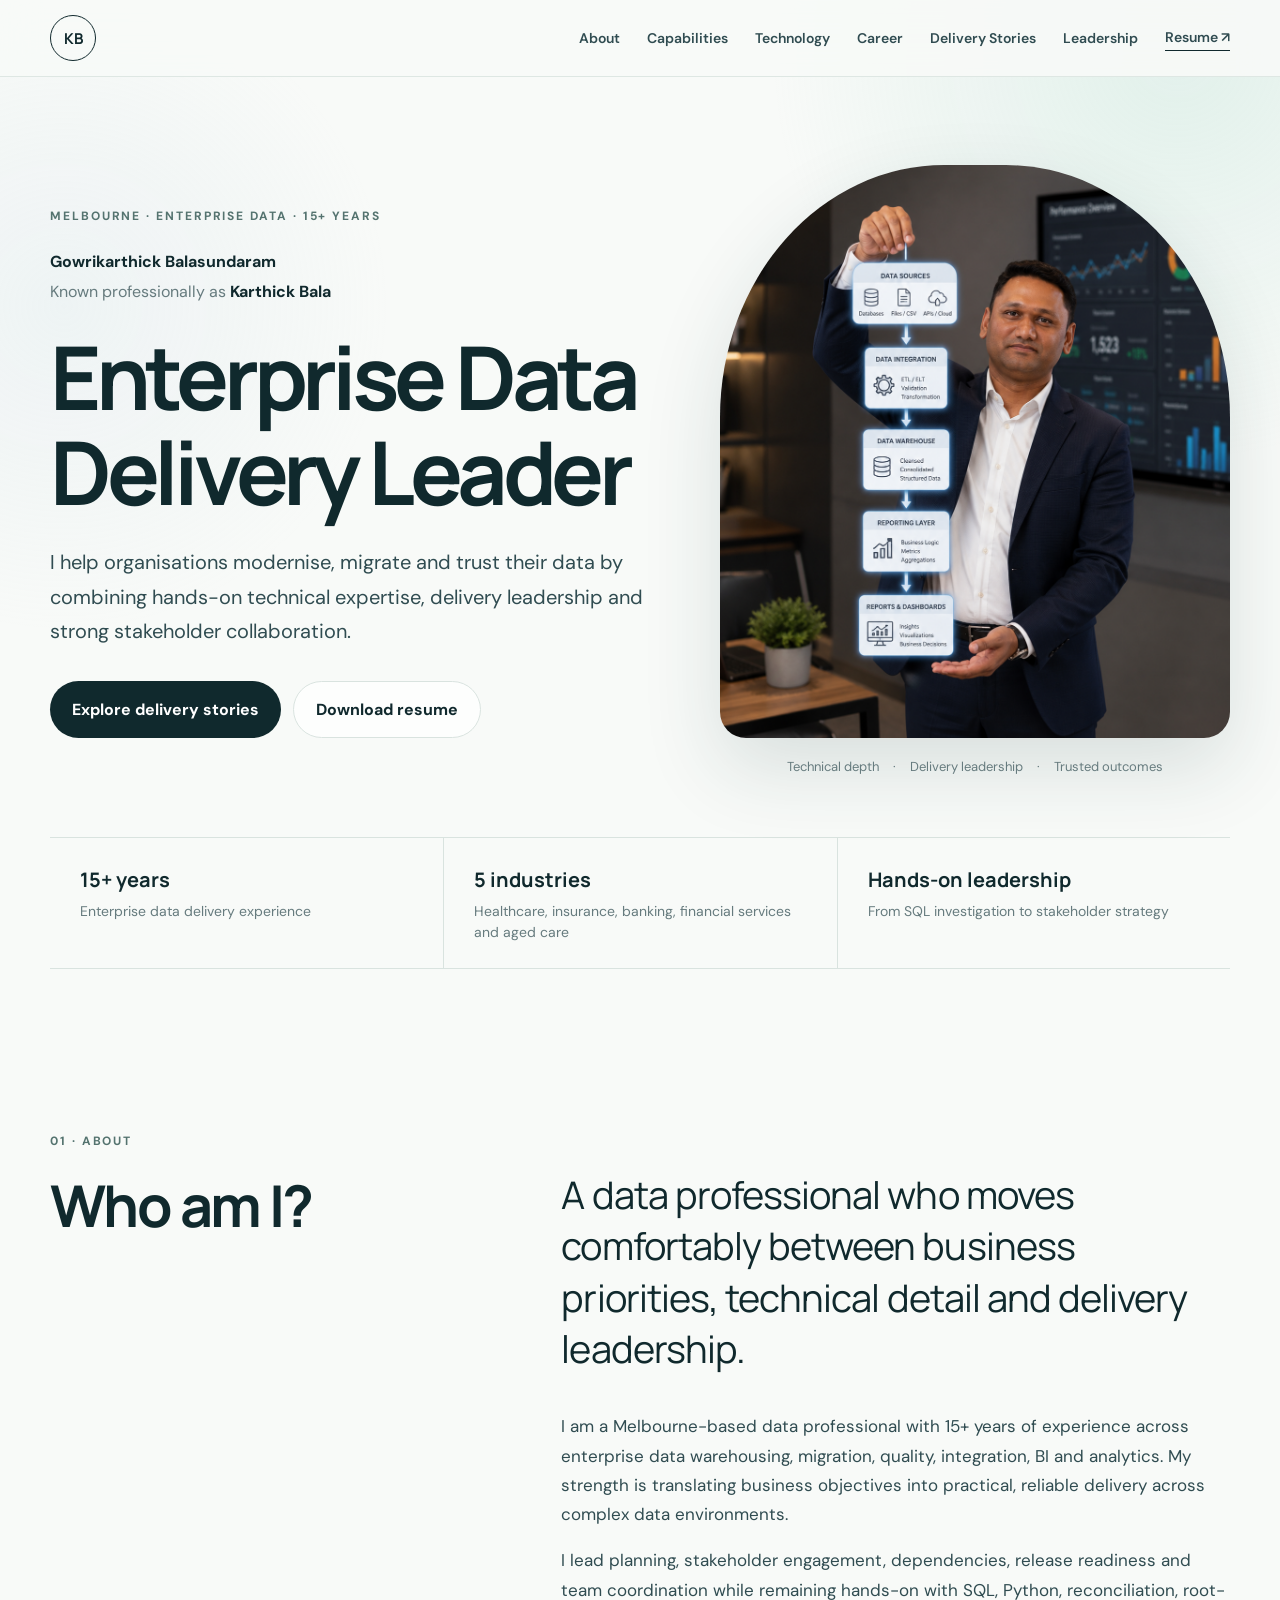
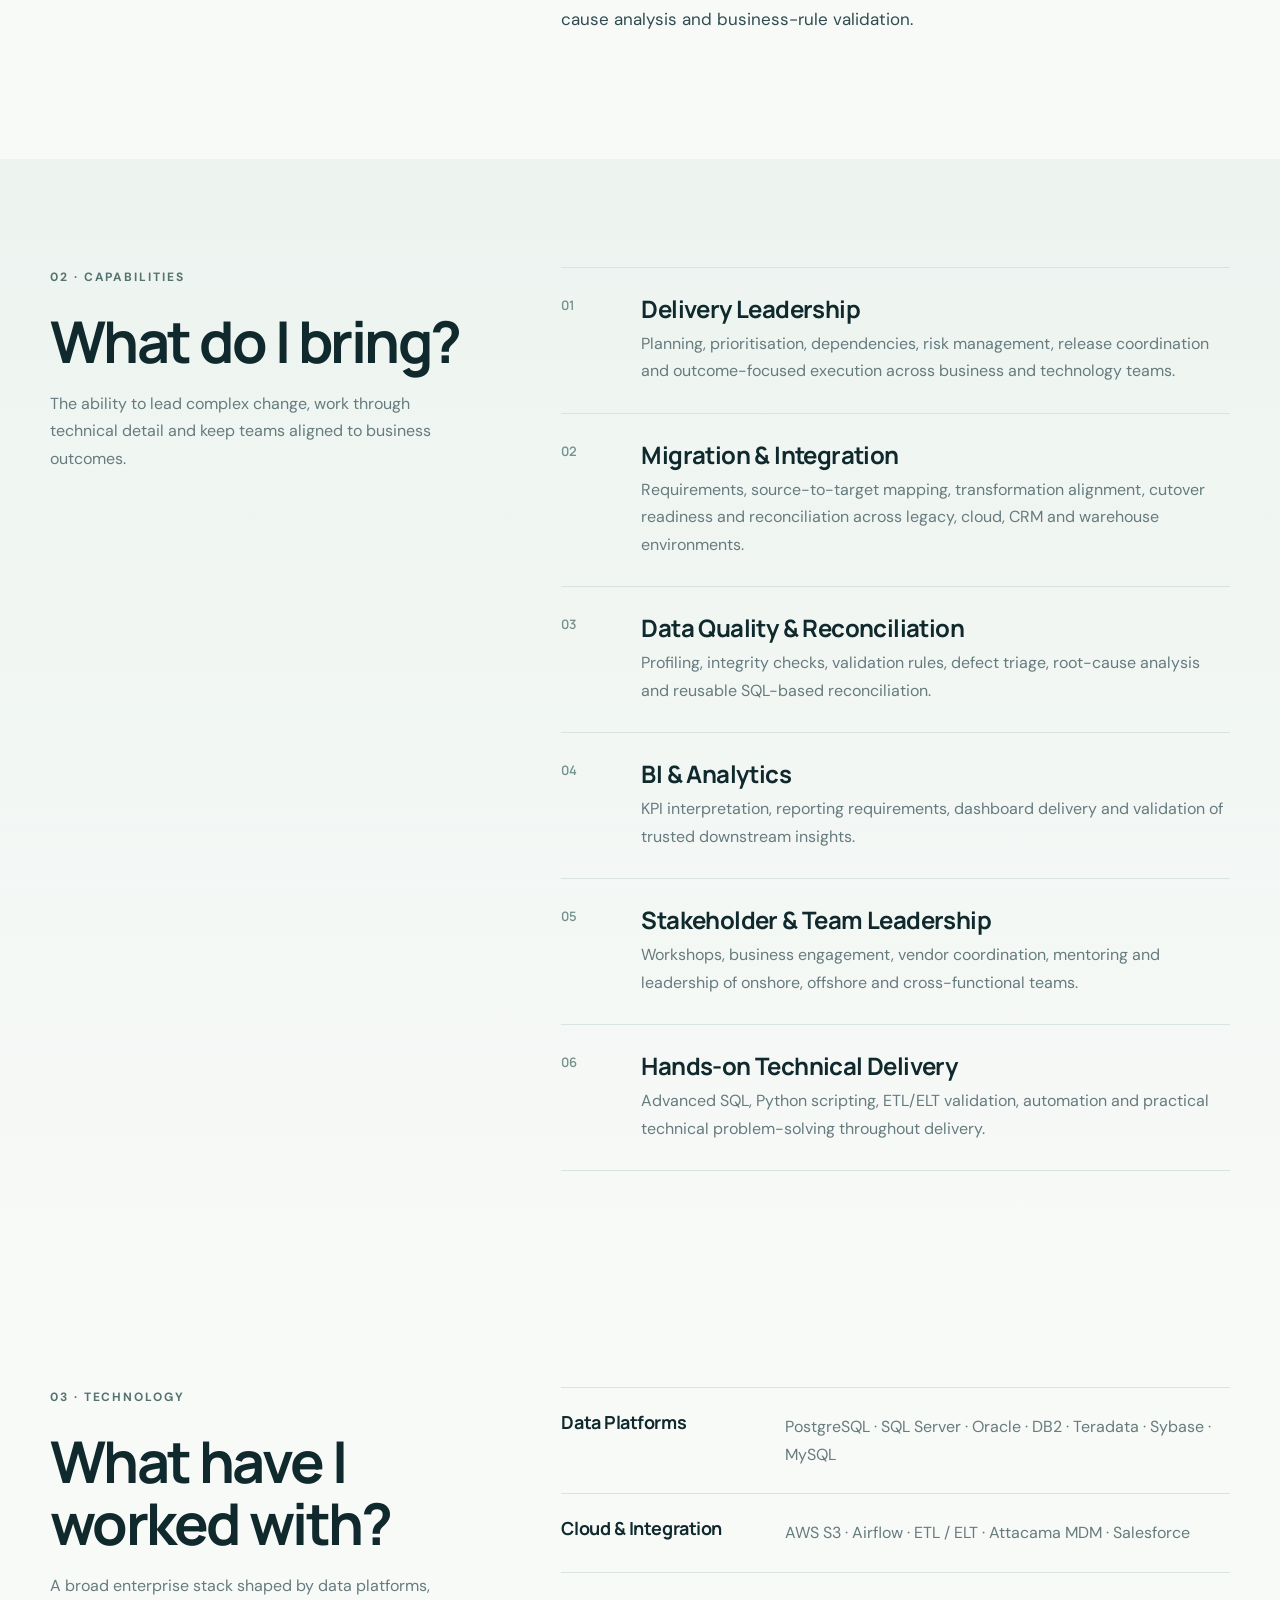
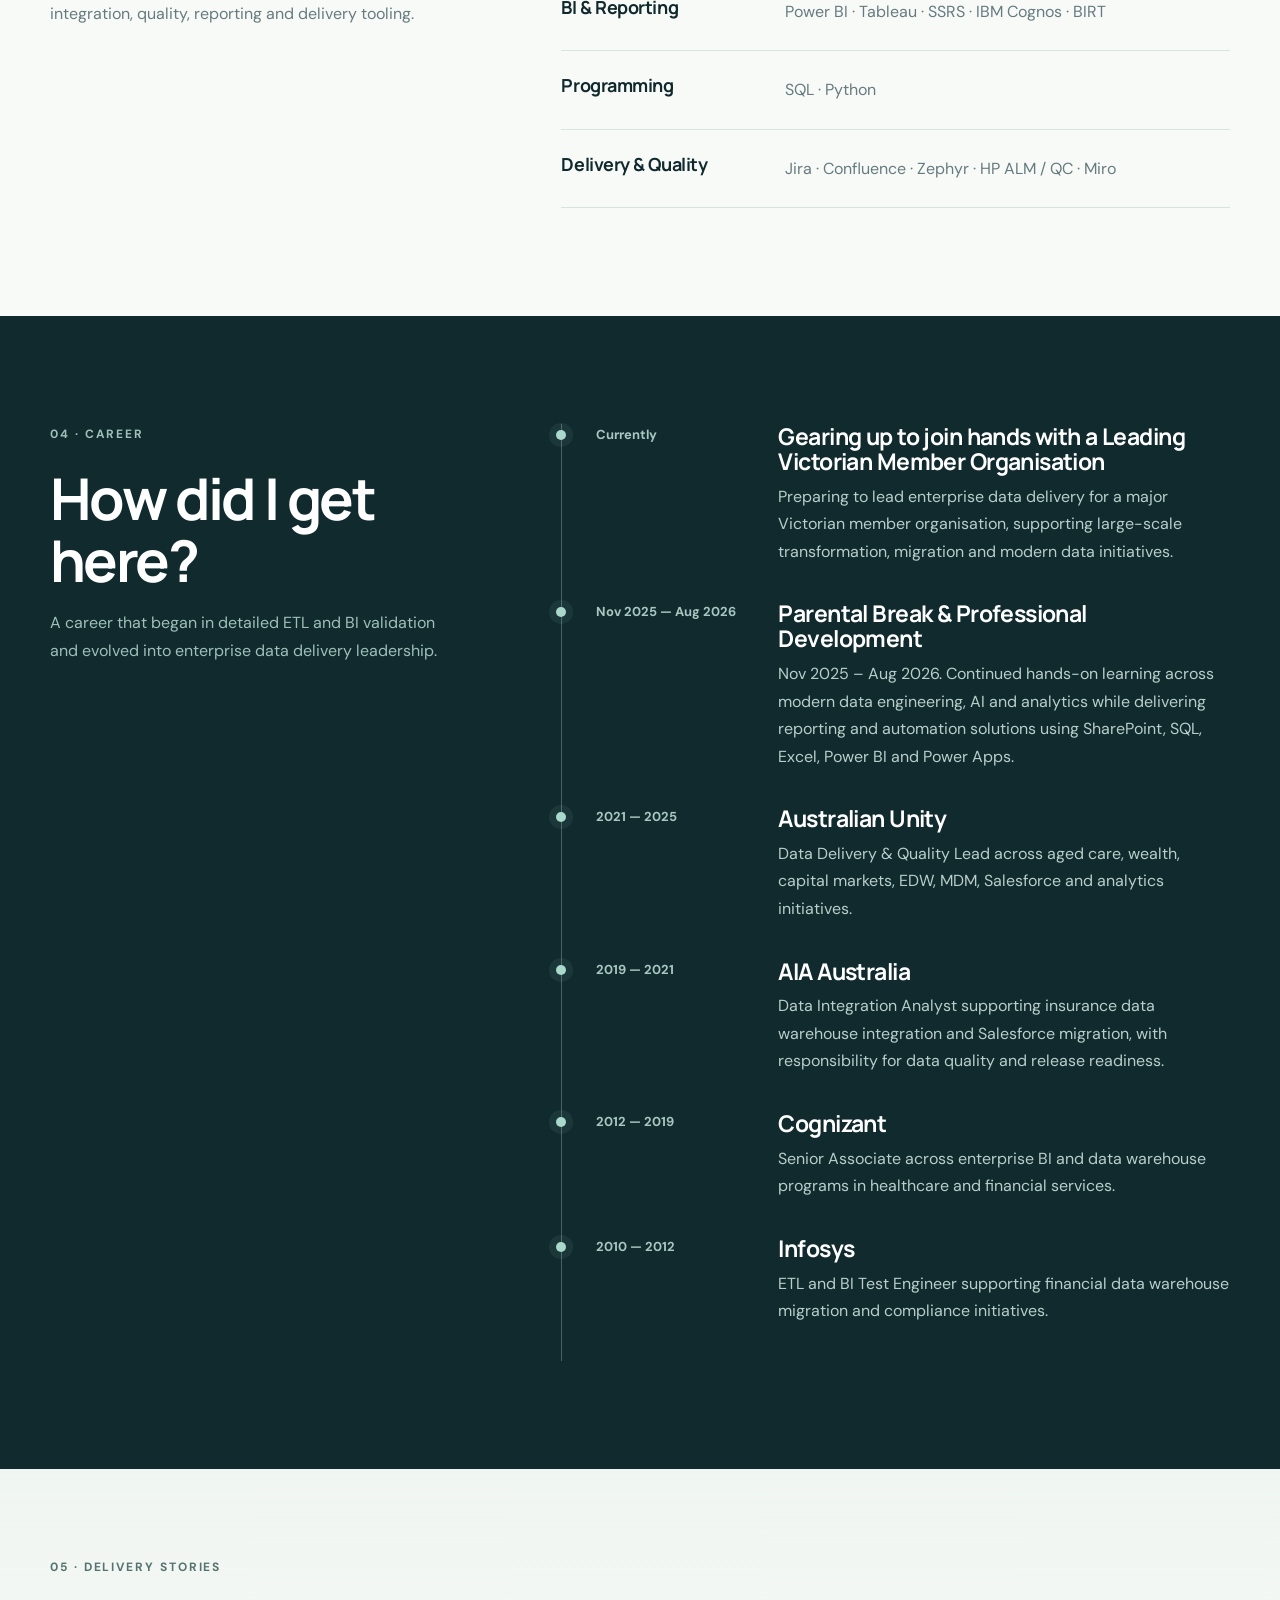
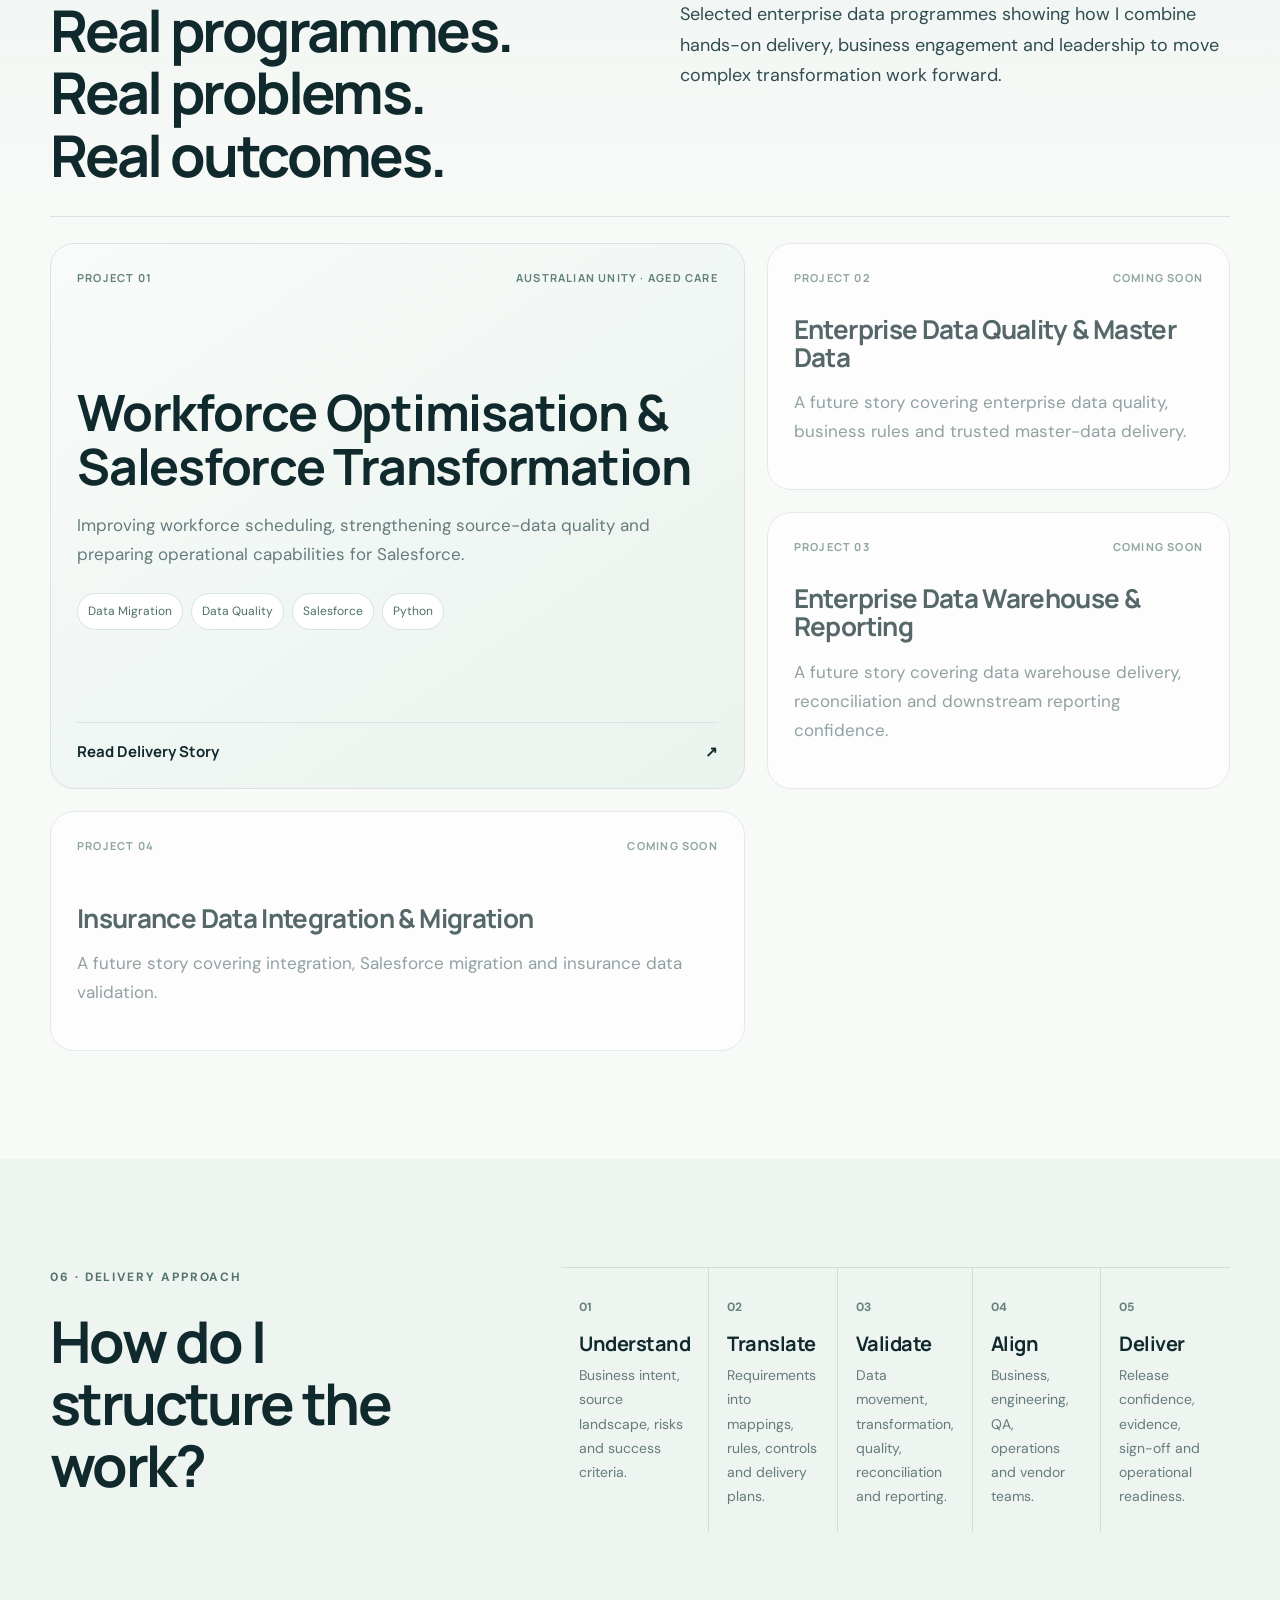
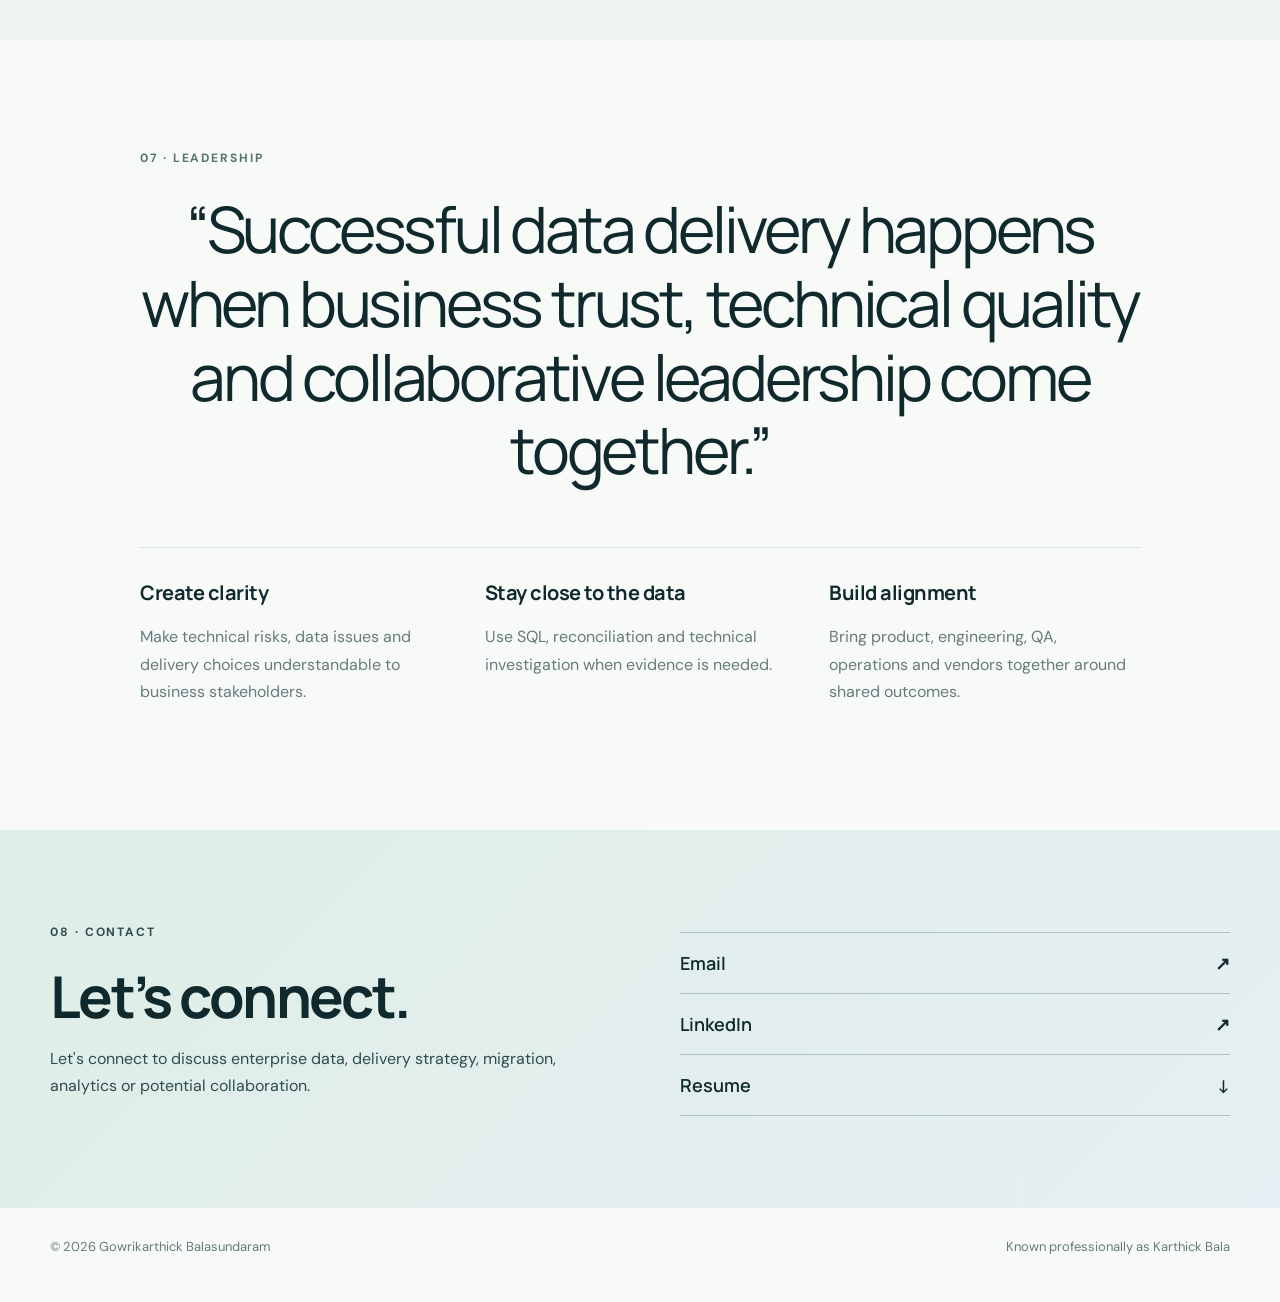
==== index.html @ e2d76a0e "Add files via upload" ====
<!DOCTYPE html>
<html lang="en">
<head>
  <meta charset="UTF-8" />
  <meta name="viewport" content="width=device-width, initial-scale=1.0" />
  <title>Gowrikarthick Balasundaram | Enterprise Data Delivery Leader</title>
  <meta name="description" content="Portfolio of Gowrikarthick Balasundaram, known professionally as Karthick Bala — an enterprise data delivery leader combining hands-on technical depth with delivery leadership." />
  <meta name="theme-color" content="#f8faf8" />
  <link rel="preconnect" href="https://fonts.googleapis.com">
  <link rel="preconnect" href="https://fonts.gstatic.com" crossorigin>
  <link href="https://fonts.googleapis.com/css2?family=DM+Sans:wght@400;500;600;700&family=Manrope:wght@500;600;700;800&display=swap" rel="stylesheet">
  <link rel="stylesheet" href="styles.css" />
</head>
<body>
  <header class="site-header">
    <nav class="nav shell" aria-label="Primary navigation">
      <a class="brand" href="#home" aria-label="Karthick Bala home">KB</a>
      <button class="nav-toggle" aria-label="Open menu" aria-expanded="false">Menu</button>
      <div class="nav-links">
        <a href="#about">About</a>
        <a href="#capabilities">Capabilities</a>
        <a href="#technology">Technology</a>
        <a href="#career">Career</a>
        <a href="#work">Delivery Stories</a>
        <a href="#leadership">Leadership</a>
        <a class="nav-resume" href="Karthick_Tech_Lead.pdf" download>Resume ↗</a>
      </div>
    </nav>
  </header>

  <main id="home">
    <section class="hero shell">
      <div class="hero-grid">
        <div class="hero-copy reveal">
          <p class="overline">Melbourne · Enterprise Data · 15+ Years</p>
          <p class="legal-name">Gowrikarthick Balasundaram</p>
          <p class="known-as">Known professionally as <strong>Karthick Bala</strong></p>
          <h1>Enterprise Data Delivery Leader</h1>
          <p class="hero-lead">I help organisations modernise, migrate and trust their data by combining hands-on technical expertise, delivery leadership and strong stakeholder collaboration.</p>
          <div class="hero-actions">
            <a class="button button-dark" href="#work">Explore delivery stories</a>
            <a class="button button-light" href="Karthick_Tech_Lead.pdf" download>Download resume</a>
          </div>
        </div>

        <figure class="portrait reveal">
          <img src="karthick-data-pipeline.png" alt="Gowrikarthick Balasundaram with a visual representation of a data pipeline" />
          <figcaption>
            <span>Technical depth</span>
            <span>Delivery leadership</span>
            <span>Trusted outcomes</span>
          </figcaption>
        </figure>
      </div>

      <div class="proof-strip reveal" aria-label="Professional highlights">
        <div><strong>15+ years</strong><span>Enterprise data delivery experience</span></div>
        <div><strong>5 industries</strong><span>Healthcare, insurance, banking, financial services and aged care</span></div>
        <div><strong>Hands-on leadership</strong><span>From SQL investigation to stakeholder strategy</span></div>
      </div>
    </section>

    <section id="about" class="section shell">
      <div class="section-grid">
        <div class="section-title reveal">
          <p class="overline">01 · About</p>
          <h2>Who am I?</h2>
        </div>
        <div class="editorial-copy reveal">
          <p class="large-copy">A data professional who moves comfortably between business priorities, technical detail and delivery leadership.</p>
          <p>I am a Melbourne-based data professional with 15+ years of experience across enterprise data warehousing, migration, quality, integration, BI and analytics. My strength is translating business objectives into practical, reliable delivery across complex data environments.</p>
          <p>I lead planning, stakeholder engagement, dependencies, release readiness and team coordination while remaining hands-on with SQL, Python, reconciliation, root-cause analysis and business-rule validation.</p>
        </div>
      </div>
    </section>

    <section id="capabilities" class="section section-tint">
      <div class="shell">
        <div class="section-grid">
          <div class="section-title reveal">
            <p class="overline">02 · Capabilities</p>
            <h2>What do I bring?</h2>
            <p class="section-note">The ability to lead complex change, work through technical detail and keep teams aligned to business outcomes.</p>
          </div>
          <div class="capability-list reveal">
            <article><span>01</span><div><h3>Delivery Leadership</h3><p>Planning, prioritisation, dependencies, risk management, release coordination and outcome-focused execution across business and technology teams.</p></div></article>
            <article><span>02</span><div><h3>Migration & Integration</h3><p>Requirements, source-to-target mapping, transformation alignment, cutover readiness and reconciliation across legacy, cloud, CRM and warehouse environments.</p></div></article>
            <article><span>03</span><div><h3>Data Quality & Reconciliation</h3><p>Profiling, integrity checks, validation rules, defect triage, root-cause analysis and reusable SQL-based reconciliation.</p></div></article>
            <article><span>04</span><div><h3>BI & Analytics</h3><p>KPI interpretation, reporting requirements, dashboard delivery and validation of trusted downstream insights.</p></div></article>
            <article><span>05</span><div><h3>Stakeholder & Team Leadership</h3><p>Workshops, business engagement, vendor coordination, mentoring and leadership of onshore, offshore and cross-functional teams.</p></div></article>
            <article><span>06</span><div><h3>Hands-on Technical Delivery</h3><p>Advanced SQL, Python scripting, ETL/ELT validation, automation and practical technical problem-solving throughout delivery.</p></div></article>
          </div>
        </div>
      </div>
    </section>

    <section id="technology" class="section shell">
      <div class="section-grid">
        <div class="section-title reveal">
          <p class="overline">03 · Technology</p>
          <h2>What have I worked with?</h2>
          <p class="section-note">A broad enterprise stack shaped by data platforms, integration, quality, reporting and delivery tooling.</p>
        </div>
        <div class="tech-ledger reveal">
          <div class="tech-row"><h3>Data Platforms</h3><p>PostgreSQL · SQL Server · Oracle · DB2 · Teradata · Sybase · MySQL</p></div>
          <div class="tech-row"><h3>Cloud & Integration</h3><p>AWS S3 · Airflow · ETL / ELT · Attacama MDM · Salesforce</p></div>
          <div class="tech-row"><h3>BI & Reporting</h3><p>Power BI · Tableau · SSRS · IBM Cognos · BIRT</p></div>
          <div class="tech-row"><h3>Programming</h3><p>SQL · Python</p></div>
          <div class="tech-row"><h3>Delivery & Quality</h3><p>Jira · Confluence · Zephyr · HP ALM / QC · Miro</p></div>
        </div>
      </div>
    </section>

    <section id="career" class="section section-dark">
      <div class="shell">
        <div class="section-grid">
          <div class="section-title light reveal">
            <p class="overline">04 · Career</p>
            <h2>How did I get here?</h2>
            <p class="section-note">A career that began in detailed ETL and BI validation and evolved into enterprise data delivery leadership.</p>
          </div>
          <div class="career-timeline reveal">
            <article><time>Currently</time><div><h3>Gearing up to join hands with a Leading Victorian Member Organisation</h3><p>Preparing to lead enterprise data delivery for a major Victorian member organisation, supporting large-scale transformation, migration and modern data initiatives.</p></div></article>
            <article><time>Nov 2025 — Aug 2026</time><div><h3>Parental Break & Professional Development</h3><p>Nov 2025 – Aug 2026. Continued hands-on learning across modern data engineering, AI and analytics while delivering reporting and automation solutions using SharePoint, SQL, Excel, Power BI and Power Apps.</p></div></article><article><time>2021 — 2025</time><div><h3>Australian Unity</h3><p>Data Delivery & Quality Lead across aged care, wealth, capital markets, EDW, MDM, Salesforce and analytics initiatives.</p></div></article>
            <article><time>2019 — 2021</time><div><h3>AIA Australia</h3><p>Data Integration Analyst supporting insurance data warehouse integration and Salesforce migration, with responsibility for data quality and release readiness.</p></div></article>
            <article><time>2012 — 2019</time><div><h3>Cognizant</h3><p>Senior Associate across enterprise BI and data warehouse programs in healthcare and financial services.</p></div></article>
            <article><time>2010 — 2012</time><div><h3>Infosys</h3><p>ETL and BI Test Engineer supporting financial data warehouse migration and compliance initiatives.</p></div></article>
          </div>
        </div>
      </div>
    </section>

<section id="work" class="section delivery-stories-section">
  <div class="shell">
    <div class="delivery-intro reveal">
      <p class="overline">05 · Delivery Stories</p>
      <div class="delivery-intro-grid compact">
        <h2>Real programmes.<br>Real problems.<br>Real outcomes.</h2>
        <p>Selected enterprise data programmes showing how I combine hands-on delivery, business engagement and leadership to move complex transformation work forward.</p>
      </div>
    </div>
    <div class="story-card-grid reveal">
      <article class="story-preview story-preview-featured">
        <div class="story-preview-topline"><span>Project 01</span><span>Australian Unity · Aged Care</span></div>
        <div class="story-preview-body">
          <h3>Workforce Optimisation &amp; Salesforce Transformation</h3>
          <p>Improving workforce scheduling, strengthening source-data quality and preparing operational capabilities for Salesforce.</p>
          <div class="story-preview-tags"><span>Data Migration</span><span>Data Quality</span><span>Salesforce</span><span>Python</span></div>
        </div>
        <a class="story-preview-link" href="project-01.html">Read Delivery Story <span>↗</span></a>
      </article>
      <article class="story-preview story-preview-muted">
        <div class="story-preview-topline"><span>Project 02</span><span>Coming soon</span></div>
        <div class="story-preview-body"><h3>Enterprise Data Quality &amp; Master Data</h3><p>A future story covering enterprise data quality, business rules and trusted master-data delivery.</p></div>
      </article>
      <article class="story-preview story-preview-muted">
        <div class="story-preview-topline"><span>Project 03</span><span>Coming soon</span></div>
        <div class="story-preview-body"><h3>Enterprise Data Warehouse &amp; Reporting</h3><p>A future story covering data warehouse delivery, reconciliation and downstream reporting confidence.</p></div>
      </article>
      <article class="story-preview story-preview-muted">
        <div class="story-preview-topline"><span>Project 04</span><span>Coming soon</span></div>
        <div class="story-preview-body"><h3>Insurance Data Integration &amp; Migration</h3><p>A future story covering integration, Salesforce migration and insurance data validation.</p></div>
      </article>
    </div>
  </div>
</section>

<section class="section process-section">
      <div class="shell">
        <div class="section-grid">
          <div class="section-title reveal">
            <p class="overline">06 · Delivery Approach</p>
            <h2>How do I structure the work?</h2>
          </div>
          <div class="process-line reveal">
            <div><span>01</span><h3>Understand</h3><p>Business intent, source landscape, risks and success criteria.</p></div>
            <div><span>02</span><h3>Translate</h3><p>Requirements into mappings, rules, controls and delivery plans.</p></div>
            <div><span>03</span><h3>Validate</h3><p>Data movement, transformation, quality, reconciliation and reporting.</p></div>
            <div><span>04</span><h3>Align</h3><p>Business, engineering, QA, operations and vendor teams.</p></div>
            <div><span>05</span><h3>Deliver</h3><p>Release confidence, evidence, sign-off and operational readiness.</p></div>
          </div>
        </div>
      </div>
    </section>

    <section id="leadership" class="section shell">
      <div class="leadership-editorial reveal">
        <p class="overline">07 · Leadership</p>
        <blockquote>“Successful data delivery happens when business trust, technical quality and collaborative leadership come together.”</blockquote>
        <div class="leadership-pillars">
          <div><h3>Create clarity</h3><p>Make technical risks, data issues and delivery choices understandable to business stakeholders.</p></div>
          <div><h3>Stay close to the data</h3><p>Use SQL, reconciliation and technical investigation when evidence is needed.</p></div>
          <div><h3>Build alignment</h3><p>Bring product, engineering, QA, operations and vendors together around shared outcomes.</p></div>
        </div>
      </div>
    </section>

    <section id="contact" class="contact-section">
      <div class="shell contact-inner reveal">
        <div>
          <p class="overline">08 · Contact</p>
          <h2>Let’s connect.</h2>
          <p>Let's connect to discuss enterprise data, delivery strategy, migration, analytics or potential collaboration.</p>
        </div>
        <div class="contact-links">
          <a href="mailto:bgkarthick@gmail.com">Email <span>↗</span></a>
          <a href="https://www.linkedin.com/in/bgkarthick" target="_blank" rel="noopener">LinkedIn <span>↗</span></a>
          <a href="Karthick_Tech_Lead.pdf" download>Resume <span>↓</span></a>
        </div>
      </div>
    </section>
  </main>

  <footer class="footer shell">
    <span>© <span id="year"></span> Gowrikarthick Balasundaram</span>
    <span>Known professionally as Karthick Bala</span>
  </footer>
  <script src="script.js"></script>
</body>
</html>
---- styles.css ----
:root{
  --ink:#10292d;--ink-soft:#304c51;--muted:#667b7e;--paper:#f8faf8;--white:#fff;
  --sage:#e8f1ec;--sage-2:#d8e9e0;--mint:#a9d9ca;--blue:#cbdde8;--line:#d9e3df;
  --dark:#102a2e;--dark-2:#17383d;--radius:26px;
}
*{box-sizing:border-box}
html{scroll-behavior:smooth}
body{margin:0;font-family:"DM Sans",system-ui,sans-serif;background:var(--paper);color:var(--ink);line-height:1.72;overflow-x:hidden}
body:before{content:"";position:fixed;inset:0;pointer-events:none;z-index:-1;background:
radial-gradient(circle at 92% 6%,rgba(169,217,202,.28),transparent 28%),
radial-gradient(circle at 5% 34%,rgba(203,221,232,.22),transparent 24%)}
.shell{width:min(1180px,calc(100% - 48px));margin:auto}
.site-header{position:sticky;top:0;z-index:50;background:rgba(248,250,248,.9);backdrop-filter:blur(18px);border-bottom:1px solid rgba(217,227,223,.8)}
.nav{height:76px;display:flex;align-items:center;justify-content:space-between}
.brand{display:flex;width:46px;height:46px;align-items:center;justify-content:center;border:1px solid var(--ink);border-radius:50%;color:var(--ink);text-decoration:none;font:700 15px Manrope}
.nav-links{display:flex;align-items:center;gap:27px}
.nav-links a{color:var(--ink-soft);text-decoration:none;font-weight:600;font-size:14px}
.nav-links a:hover{color:#0c766e}
.nav-resume{border-bottom:1px solid var(--ink)}
.nav-toggle{display:none;border:0;background:none;color:var(--ink);font:600 14px "DM Sans"}
.overline{font-size:12px;letter-spacing:.16em;text-transform:uppercase;font-weight:700;color:#54736f;margin:0 0 22px}
h1,h2,h3{font-family:Manrope,sans-serif;margin-top:0;line-height:1.08}
h1{font-size:clamp(52px,7vw,88px);letter-spacing:-.06em;margin:24px 0 26px;max-width:780px}
h2{font-size:clamp(38px,4.5vw,62px);letter-spacing:-.045em;margin-bottom:18px}
h3{letter-spacing:-.025em}
p{text-align:justify}
.hero{padding:88px 0 54px}
.hero-grid{display:grid;grid-template-columns:1.08fr .92fr;gap:72px;align-items:center}
.legal-name{font-weight:700;margin:0}
.known-as{margin:2px 0 0;color:var(--muted)}
.known-as strong{color:var(--ink)}
.hero-lead{font-size:20px;max-width:680px;color:var(--ink-soft)}
.hero-actions{display:flex;gap:12px;flex-wrap:wrap;margin-top:32px}
.button{display:inline-flex;align-items:center;justify-content:center;padding:14px 22px;border-radius:999px;text-decoration:none;font-weight:700;transition:.25s}
.button-dark{background:var(--ink);color:#fff}
.button-light{border:1px solid var(--line);background:rgba(255,255,255,.7);color:var(--ink)}
.button:hover{transform:translateY(-2px)}
.portrait{margin:0;position:relative}
.portrait img{width:100%;display:block;aspect-ratio:4/4.5;object-fit:cover;object-position:center 37%;border-radius:44% 44% 26px 26px;box-shadow:0 30px 80px rgba(31,63,66,.14)}
.portrait figcaption{display:flex;justify-content:center;gap:14px;flex-wrap:wrap;margin-top:18px;color:var(--muted);font-size:13px}
.portrait figcaption span:not(:last-child):after{content:"·";margin-left:14px}
.proof-strip{display:grid;grid-template-columns:repeat(3,1fr);margin-top:58px;border-top:1px solid var(--line);border-bottom:1px solid var(--line)}
.proof-strip div{padding:25px 30px}
.proof-strip div+div{border-left:1px solid var(--line)}
.proof-strip strong,.proof-strip span{display:block}
.proof-strip strong{font-family:Manrope;font-size:20px}
.proof-strip span{color:var(--muted);font-size:14px;margin-top:4px;line-height:1.5}
.section{padding:108px 0}
.section-tint{background:linear-gradient(180deg,rgba(232,241,236,.72),rgba(248,250,248,0))}
.section-grid{display:grid;grid-template-columns:.78fr 1.22fr;gap:84px;align-items:start}
.section-title{position:sticky;top:112px}
.section-note{color:var(--muted);max-width:400px}
.editorial-copy{max-width:760px}
.editorial-copy p{color:var(--ink-soft);font-size:17px}
.large-copy{font-family:Manrope;font-size:clamp(25px,3vw,38px)!important;line-height:1.35;color:var(--ink)!important;letter-spacing:-.025em}
.capability-list{border-top:1px solid var(--line)}
.capability-list article{display:grid;grid-template-columns:58px 1fr;gap:22px;padding:28px 0;border-bottom:1px solid var(--line)}
.capability-list article>span{font:600 13px Manrope;color:#73918b}
.capability-list h3{font-size:24px;margin-bottom:8px}
.capability-list p{margin:0;color:var(--muted)}
.tech-ledger{border-top:1px solid var(--line)}
.tech-row{display:grid;grid-template-columns:200px 1fr;gap:24px;padding:25px 0;border-bottom:1px solid var(--line)}
.tech-row h3{font-size:18px;margin:0}
.tech-row p{margin:0;color:var(--muted)}
.section-dark{background:var(--dark);color:#edf7f3}
.section-dark .overline,.section-dark .section-note{color:#9fc0b9}
.section-title.light{color:#fff}
.career-timeline{border-left:1px solid rgba(222,240,235,.28);padding-left:34px}
.career-timeline article{position:relative;display:grid;grid-template-columns:150px 1fr;gap:32px;padding:0 0 36px}
.career-timeline article:before{content:"";position:absolute;left:-40px;top:6px;width:10px;height:10px;border-radius:50%;background:#a9d9ca;box-shadow:0 0 0 7px rgba(169,217,202,.08)}
.career-timeline time{color:#a8c7c0;font-size:13px;font-weight:700}
.career-timeline h3{font-size:23px;margin-bottom:9px;color:#fff}
.career-timeline p{margin:0;color:#b9ceca}
.work-list{border-top:1px solid var(--line)}
.work-item{display:grid;grid-template-columns:48px 1fr 40px;gap:20px;padding:34px 0;border-bottom:1px solid var(--line);transition:.25s}
.work-item:hover{padding-left:12px}
.work-index{font:600 13px Manrope;color:#71908a}
.work-meta{margin:0 0 8px;text-align:left;color:#4d756f;font-size:13px;font-weight:700}
.work-item h3{font-size:clamp(24px,2.4vw,34px);margin-bottom:12px}
.work-item p{color:var(--muted)}
.work-arrow{font-size:24px;align-self:center}
.work-tags{display:flex;gap:9px;flex-wrap:wrap;margin-top:18px}
.work-tags span{font-size:12px;padding:6px 10px;border:1px solid var(--line);border-radius:999px;color:#52716d}
.process-section{background:#eef4f0}
.process-line{display:grid;grid-template-columns:repeat(5,1fr);border-top:1px solid #cfded7}
.process-line div{padding:24px 18px;border-right:1px solid #cfded7}
.process-line div:last-child{border-right:0}
.process-line span{font-size:12px;color:#65827d;font-weight:700}
.process-line h3{font-size:20px;margin:13px 0 9px}
.process-line p{margin:0;color:var(--muted);font-size:14px}
.leadership-editorial{max-width:1000px;margin:auto;text-align:center}
.leadership-editorial blockquote{font-family:Manrope;font-size:clamp(34px,5vw,66px);line-height:1.15;letter-spacing:-.05em;margin:24px auto 60px;max-width:1000px}
.leadership-pillars{display:grid;grid-template-columns:repeat(3,1fr);gap:34px;text-align:left;border-top:1px solid var(--line);padding-top:34px}
.leadership-pillars h3{font-size:20px}
.leadership-pillars p{color:var(--muted)}
.contact-section{background:linear-gradient(135deg,#dfeee7,#e5eff3);padding:92px 0}
.contact-inner{display:grid;grid-template-columns:1fr 1fr;gap:80px;align-items:end}
.contact-inner p{color:var(--ink-soft)}
.contact-links{display:flex;flex-direction:column;border-top:1px solid rgba(16,41,45,.24)}
.contact-links a{display:flex;justify-content:space-between;padding:18px 0;border-bottom:1px solid rgba(16,41,45,.24);color:var(--ink);text-decoration:none;font:600 18px Manrope}
.footer{padding:28px 0 44px;display:flex;justify-content:space-between;color:var(--muted);font-size:13px}
.reveal{opacity:0;transform:translateY(20px);transition:.75s ease}
.reveal.visible{opacity:1;transform:none}
@media(max-width:900px){
  .nav-toggle{display:block}
  .nav-links{display:none;position:absolute;top:76px;left:24px;right:24px;background:#fff;border:1px solid var(--line);padding:20px;border-radius:20px;flex-direction:column;align-items:flex-start;box-shadow:0 24px 60px rgba(25,55,57,.12)}
  .nav-links.open{display:flex}
  .hero-grid,.section-grid,.contact-inner{grid-template-columns:1fr;gap:42px}
  .section-title{position:static}
  .portrait{max-width:610px}
  .proof-strip{grid-template-columns:1fr}
  .proof-strip div+div{border-left:0;border-top:1px solid var(--line)}
  .process-line{grid-template-columns:1fr 1fr}
  .process-line div:nth-child(2n){border-right:0}
  .process-line div{border-bottom:1px solid #cfded7}
}
@media(max-width:620px){
  .shell{width:min(100% - 28px,1180px)}
  .hero{padding:48px 0 34px}
  h1{font-size:48px}
  h2{font-size:40px}
  .hero-lead{font-size:17px}
  .hero-actions .button{width:100%}
  .portrait img{border-radius:34% 34% 22px 22px}
  .portrait figcaption{gap:6px}
  .portrait figcaption span:not(:last-child):after{margin-left:6px}
  .proof-strip div{padding:20px 4px}
  .section{padding:76px 0}
  .section-grid{gap:28px}
  .capability-list article{grid-template-columns:38px 1fr;gap:12px;padding:23px 0}
  .tech-row{grid-template-columns:1fr;gap:6px}
  .career-timeline{padding-left:24px}
  .career-timeline article{grid-template-columns:1fr;gap:7px;padding-bottom:30px}
  .career-timeline article:before{left:-30px}
  .work-item{grid-template-columns:34px 1fr}
  .work-arrow{display:none}
  .process-line{grid-template-columns:1fr}
  .process-line div{border-right:0}
  .leadership-editorial{text-align:left}
  .leadership-editorial blockquote{font-size:39px;margin-bottom:42px}
  .leadership-pillars{grid-template-columns:1fr;gap:15px}
  .contact-inner{gap:30px}
  .footer{flex-direction:column;gap:5px}
}

/* Version 3.1 — Delivery Stories */
.delivery-stories-section{padding-top:120px;background:
linear-gradient(180deg,rgba(232,241,236,.55),rgba(248,250,248,0) 26%)}
.delivery-intro{padding-bottom:54px;border-bottom:1px solid var(--line)}
.delivery-intro-grid{display:grid;grid-template-columns:1fr 1fr;gap:80px;align-items:end}
.delivery-intro-grid h2{margin:0;max-width:650px}
.delivery-intro-grid>p{font-size:18px;color:var(--ink-soft);margin:0;max-width:540px}
.story-list{border-bottom:1px solid var(--line)}
.story{border-top:1px solid var(--line)}
.story-summary{width:100%;display:grid;grid-template-columns:110px 1fr 100px;gap:30px;align-items:center;padding:34px 0;border:0;background:transparent;color:var(--ink);text-align:left;cursor:pointer;font-family:inherit}
.story-number{font:700 12px Manrope;letter-spacing:.12em;text-transform:uppercase;color:#63837d}
.story-heading{display:flex;flex-direction:column;gap:7px}
.story-client{font-size:13px;font-weight:700;color:#52756f}
.story-heading strong{font:700 clamp(24px,3vw,40px) Manrope;line-height:1.15;letter-spacing:-.035em}
.story-heading small{font-size:15px;color:var(--muted);font-weight:400}
.story-toggle{justify-self:end;display:flex;width:44px;height:44px;align-items:center;justify-content:center;border:1px solid var(--line);border-radius:50%;font-size:25px;font-weight:300}
.story-summary:hover .story-heading strong{color:#176f68}
.story-content{overflow:hidden;max-height:0;opacity:0;transition:max-height .8s ease,opacity .35s ease}
.story-open .story-content{max-height:15000px;opacity:1}
.story-hero{display:grid;grid-template-columns:210px 1fr;gap:50px;padding:60px 0 72px;border-top:1px dashed #cddbd5}
.story-kicker,.mini-label{font:700 11px Manrope;letter-spacing:.14em;text-transform:uppercase;color:#52756f;margin:0}
.story-opening{font:600 clamp(25px,3.3vw,44px) Manrope;line-height:1.36;letter-spacing:-.03em;color:var(--ink);margin:0}
.story-block{display:grid;grid-template-columns:210px 1fr;gap:50px;padding:64px 0;border-top:1px solid var(--line)}
.story-label{display:flex;gap:15px;align-items:flex-start}
.story-label span{font:700 11px Manrope;color:#6f8d87;padding-top:7px}
.story-label h3{font-size:18px;line-height:1.35;margin:0}
.story-body>p:first-child{margin-top:0}
.story-body>p:last-child{margin-bottom:0}
.story-body p{color:var(--ink-soft);font-size:17px}
.challenge-grid,.role-columns{display:grid;grid-template-columns:1fr 1fr;gap:38px}
.challenge-grid>div{border-top:2px solid var(--ink);padding-top:20px}
.challenge-grid strong{font:700 22px Manrope;letter-spacing:-.02em}
.challenge-grid p{font-size:16px;margin-bottom:0}
.clean-list{list-style:none;padding:0;margin:19px 0 0}
.clean-list li{position:relative;padding:0 0 15px 20px;color:var(--ink-soft)}
.clean-list li:before{content:"";position:absolute;left:0;top:.72em;width:6px;height:6px;background:#75a99d;border-radius:50%}
.story-narrative{background:linear-gradient(90deg,transparent,rgba(232,241,236,.46),transparent)}
.flow{display:flex;align-items:center;gap:9px;flex-wrap:wrap;margin:36px 0;padding:24px 0;border-top:1px solid var(--line);border-bottom:1px solid var(--line)}
.flow span{padding:8px 12px;border-radius:999px;background:#fff;border:1px solid var(--line);font-size:12px;font-weight:700;color:#496963}
.flow i{font-style:normal;color:#8ba19d}
.story-highlight{position:relative;background:#133136;color:#f0f8f5;margin-left:calc((100vw - min(1180px, calc(100vw - 48px)))/-2);margin-right:calc((100vw - min(1180px, calc(100vw - 48px)))/-2);padding-left:calc((100vw - min(1180px, calc(100vw - 48px)))/2);padding-right:calc((100vw - min(1180px, calc(100vw - 48px)))/2);border-top:0}
.story-highlight .story-label span,.story-highlight .mini-label{color:#9fc3bb}
.story-highlight .story-label h3{color:#fff}
.story-highlight .story-body p{color:#c5d9d4}
.highlight-lead{font:600 clamp(24px,3vw,39px) Manrope!important;line-height:1.4;letter-spacing:-.025em;color:#fff!important}
.issue-list{display:grid;grid-template-columns:1fr 1fr;gap:0;margin:35px 0;border-top:1px solid rgba(255,255,255,.18)}
.issue-list span{padding:17px 0;border-bottom:1px solid rgba(255,255,255,.18);font-weight:600}
.issue-list span:nth-child(odd){border-right:1px solid rgba(255,255,255,.18)}
.issue-list span:nth-child(even){padding-left:24px}
.impact-band{display:grid;grid-template-columns:.65fr .65fr 1.7fr;margin:34px 0;border-top:1px solid var(--line);border-bottom:1px solid var(--line)}
.impact-band div{padding:22px}
.impact-band div+div{border-left:1px solid var(--line)}
.impact-band strong,.impact-band span{display:block}
.impact-band strong{font:700 27px Manrope;letter-spacing:-.03em}
.impact-band span{font-size:12px;color:var(--muted);margin-top:4px}
.flow-secondary{margin-bottom:0}
.story-salesforce{background:rgba(203,221,232,.22)}
.delivery-steps{display:grid;grid-template-columns:repeat(5,1fr);margin:35px 0;border-top:1px solid var(--line);border-bottom:1px solid var(--line)}
.delivery-steps>div{padding:21px 16px}
.delivery-steps>div+div{border-left:1px solid var(--line)}
.delivery-steps span{font:700 11px Manrope;color:#688781}
.delivery-steps strong{display:block;font:700 15px Manrope;margin:10px 0}
.delivery-steps p{font-size:13px;margin:0;color:var(--muted)}
.impact-copy{font:600 clamp(22px,2.7vw,34px) Manrope;line-height:1.5;letter-spacing:-.02em}
.impact-copy p{font:inherit;color:var(--ink)}
.technology-pills{display:flex;flex-wrap:wrap;gap:10px}
.technology-pills span{padding:9px 13px;border:1px solid var(--line);border-radius:999px;background:rgba(255,255,255,.65);font-size:13px;font-weight:600;color:#496963}
.external-story-link{display:flex;justify-content:space-between;align-items:center;margin-top:30px;padding:18px 0;border-top:1px solid var(--line);border-bottom:1px solid var(--line);color:var(--ink);text-decoration:none;font-weight:700}
.external-story-link:hover{color:#176f68}
.story-learning{margin:35px 0 80px;padding:52px;border-radius:28px;background:linear-gradient(135deg,#dfeee7,#e4eef2)}
.story-learning blockquote{font:600 clamp(27px,3.3vw,45px) Manrope;line-height:1.35;letter-spacing:-.035em;margin:18px 0 0}
.story-placeholder{opacity:.58}
.story-placeholder .story-summary{cursor:default}
.story-status{justify-self:end;font-size:12px;font-weight:700;color:#6b817e;text-transform:uppercase;letter-spacing:.1em}
@media(max-width:900px){
  .delivery-intro-grid{grid-template-columns:1fr;gap:25px}
  .story-summary{grid-template-columns:90px 1fr 55px;gap:15px}
  .story-hero,.story-block{grid-template-columns:1fr;gap:23px}
  .story-label{align-items:center}
  .delivery-steps{grid-template-columns:1fr 1fr}
  .delivery-steps>div{border-bottom:1px solid var(--line)}
  .delivery-steps>div:nth-child(odd){border-left:0}
}
@media(max-width:620px){
  .delivery-stories-section{padding-top:80px}
  .story-summary{grid-template-columns:1fr 45px;padding:26px 0}
  .story-number{grid-column:1/-1}
  .story-heading strong{font-size:27px}
  .story-heading small{font-size:14px}
  .story-toggle,.story-status{grid-column:2;grid-row:2;align-self:start}
  .story-hero{padding:42px 0 52px}
  .story-block{padding:47px 0}
  .challenge-grid,.role-columns{grid-template-columns:1fr}
  .story-highlight{margin-left:-14px;margin-right:-14px;padding-left:14px;padding-right:14px}
  .issue-list{grid-template-columns:1fr}
  .issue-list span:nth-child(odd){border-right:0}
  .issue-list span:nth-child(even){padding-left:0}
  .impact-band{grid-template-columns:1fr}
  .impact-band div+div{border-left:0;border-top:1px solid var(--line)}
  .delivery-steps{grid-template-columns:1fr}
  .delivery-steps>div+div{border-left:0}
  .story-learning{padding:32px 24px;margin-bottom:55px}
}

body p{text-align:left}
.delivery-stories-section{padding-top:88px}
.delivery-intro{padding-bottom:30px}
.delivery-intro-grid.compact{align-items:start}
.delivery-intro-grid.compact>p{max-width:560px;line-height:1.7}
.story-card-grid{display:grid;grid-template-columns:1.2fr .8fr;gap:22px;margin-top:26px}
.story-preview{min-height:240px;border:1px solid var(--line);border-radius:24px;padding:26px;background:rgba(255,255,255,.74);display:flex;flex-direction:column;justify-content:space-between}
.story-preview-featured{grid-row:span 2;min-height:500px;background:linear-gradient(145deg,#f8fbf9,#eaf3ee)}
.story-preview-topline{display:flex;justify-content:space-between;gap:18px;font:700 11px Manrope;letter-spacing:.11em;text-transform:uppercase;color:#62817b}
.story-preview-body h3{font-size:clamp(30px,4vw,50px);max-width:700px;margin:42px 0 18px}
.story-preview-body p{font-size:17px;color:var(--muted);max-width:620px}
.story-preview-muted .story-preview-body h3{font-size:26px;margin:30px 0 12px}
.story-preview-tags{display:flex;gap:8px;flex-wrap:wrap;margin-top:24px}
.story-preview-tags span{padding:7px 10px;border:1px solid var(--line);border-radius:999px;font-size:12px;color:#4e6e68;background:#fff}
.story-preview-link{display:flex;justify-content:space-between;align-items:center;margin-top:34px;padding-top:18px;border-top:1px solid var(--line);text-decoration:none;color:var(--ink);font:700 15px Manrope}
.story-preview-muted{opacity:.7}
@media(max-width:900px){.story-card-grid{grid-template-columns:1fr}.story-preview-featured{grid-row:auto;min-height:auto}}
@media(max-width:620px){.delivery-stories-section{padding-top:68px}.delivery-intro-grid.compact{gap:16px}.delivery-intro-grid.compact h2{font-size:40px}.story-card-grid{gap:14px;margin-top:20px}.story-preview{padding:20px;border-radius:18px;min-height:auto}.story-preview-topline{flex-direction:column;gap:5px}.story-preview-body h3{font-size:29px;margin:24px 0 10px}.story-preview-body p{font-size:15px;line-height:1.65}}
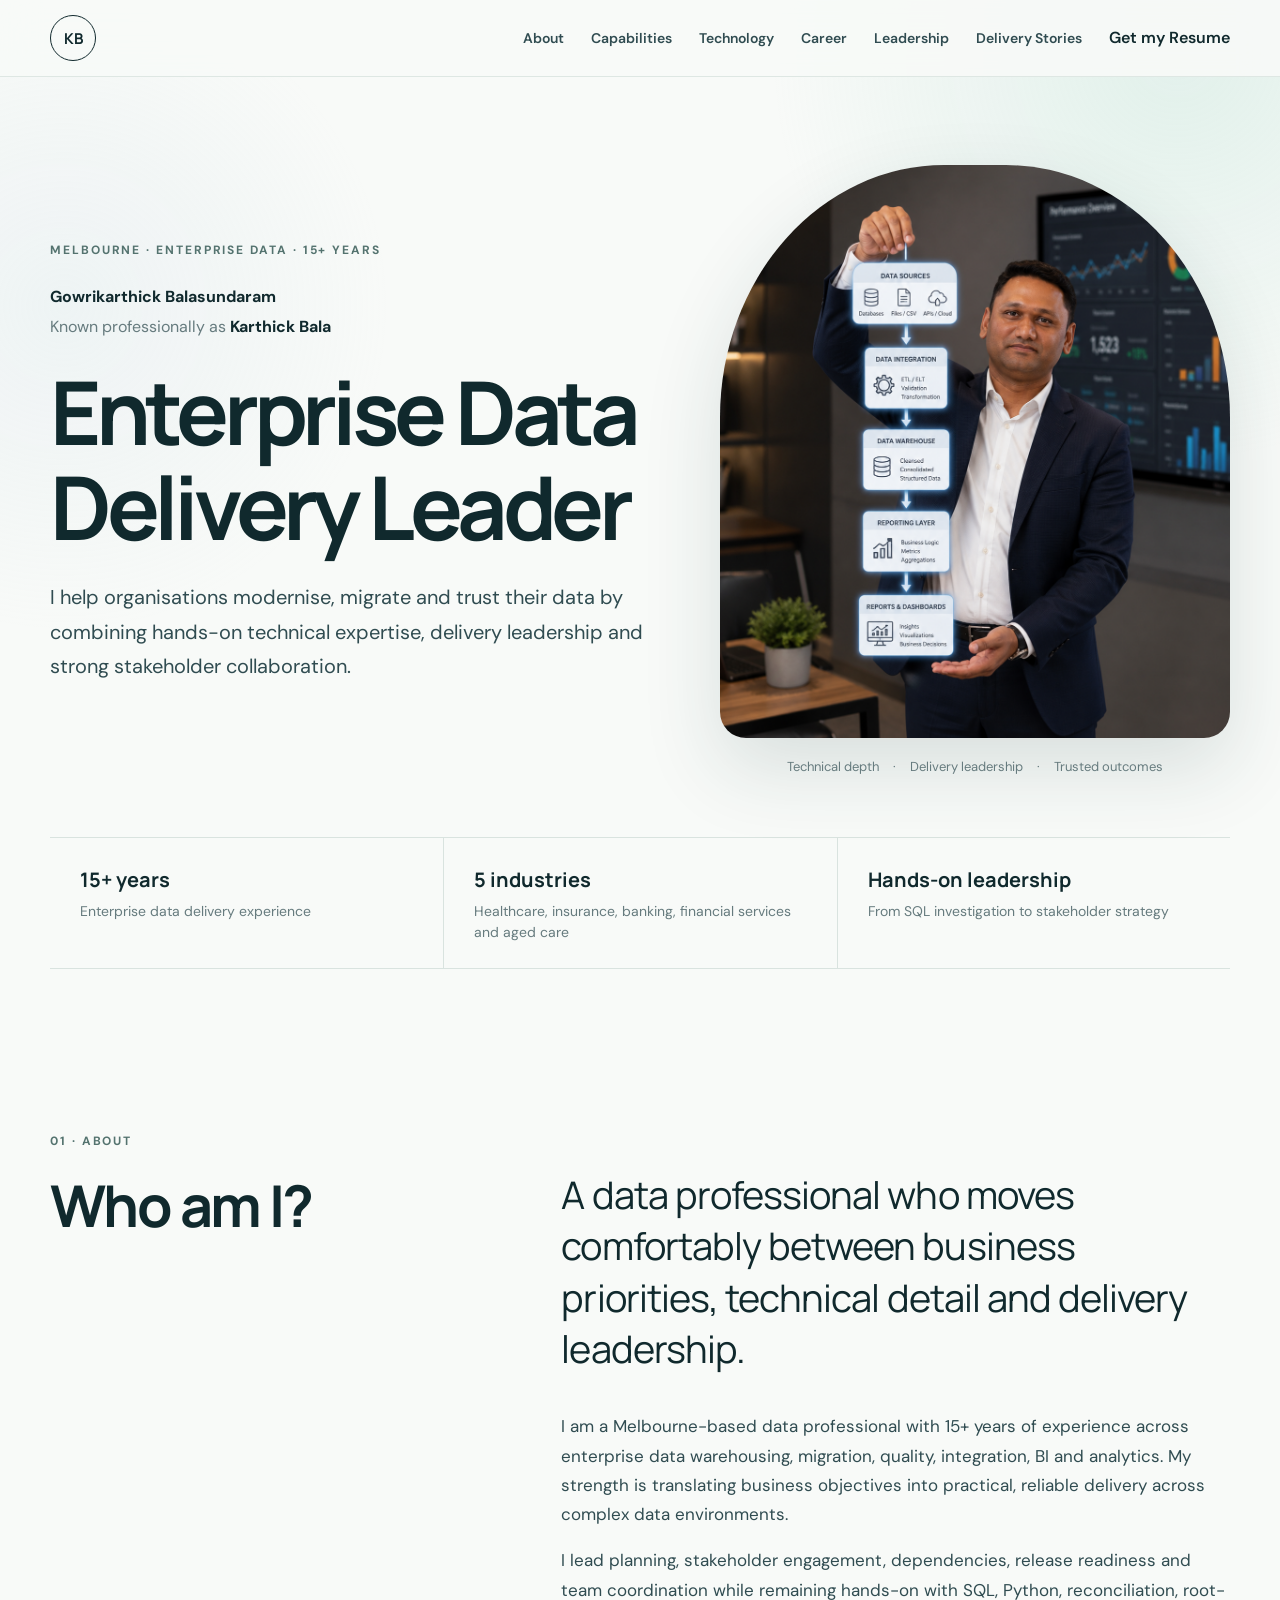
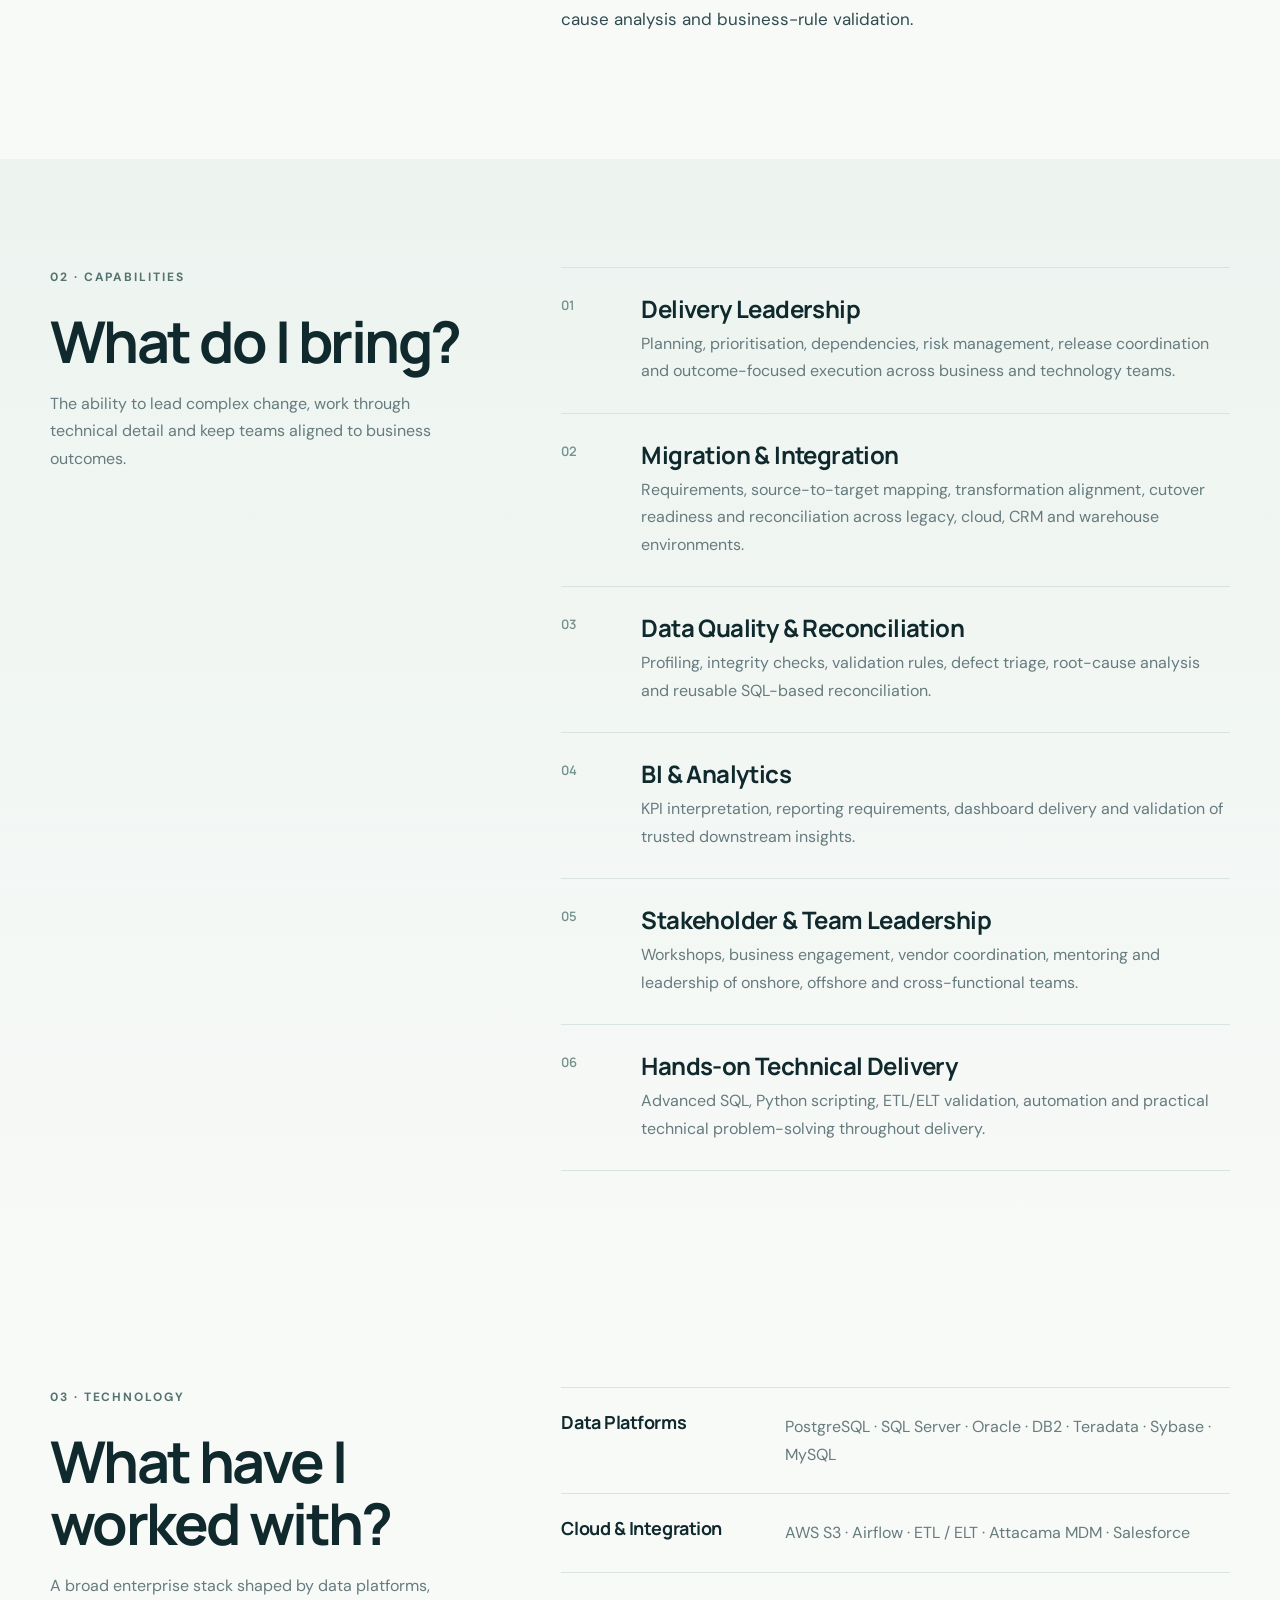
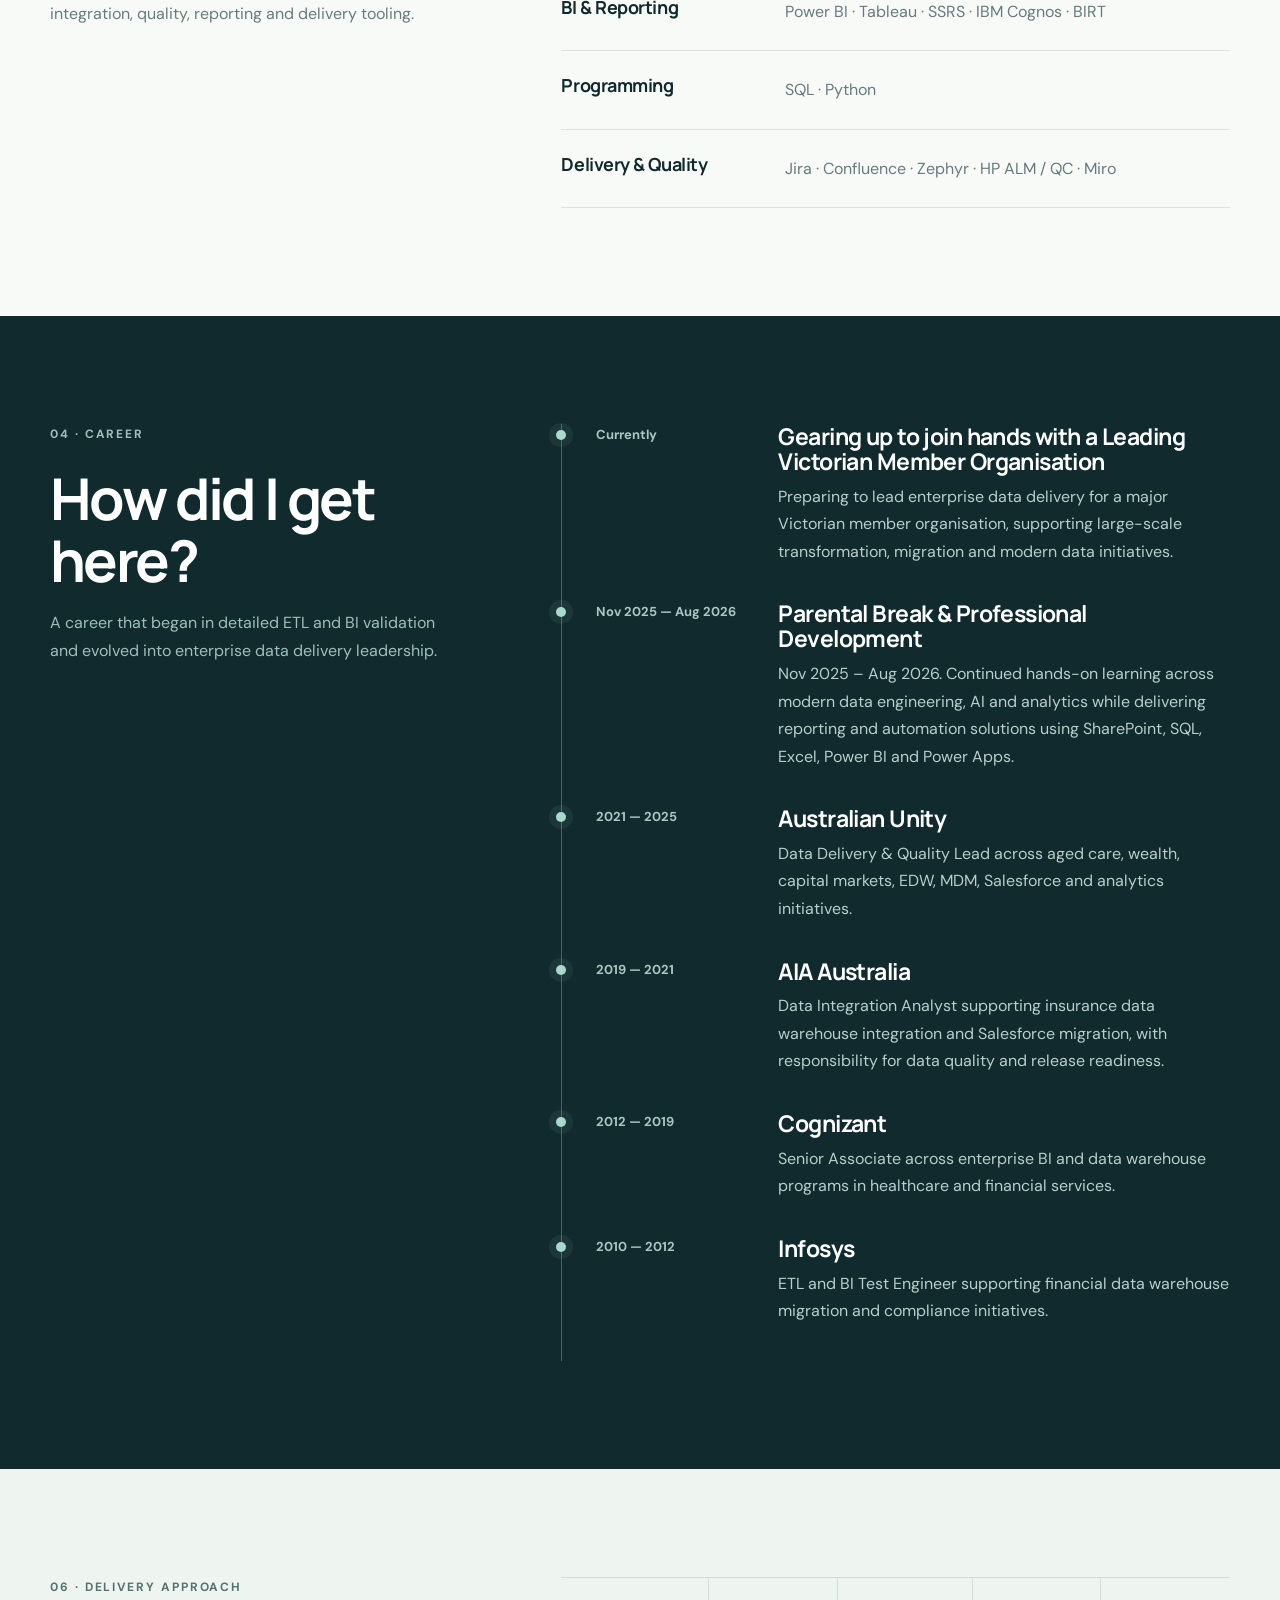
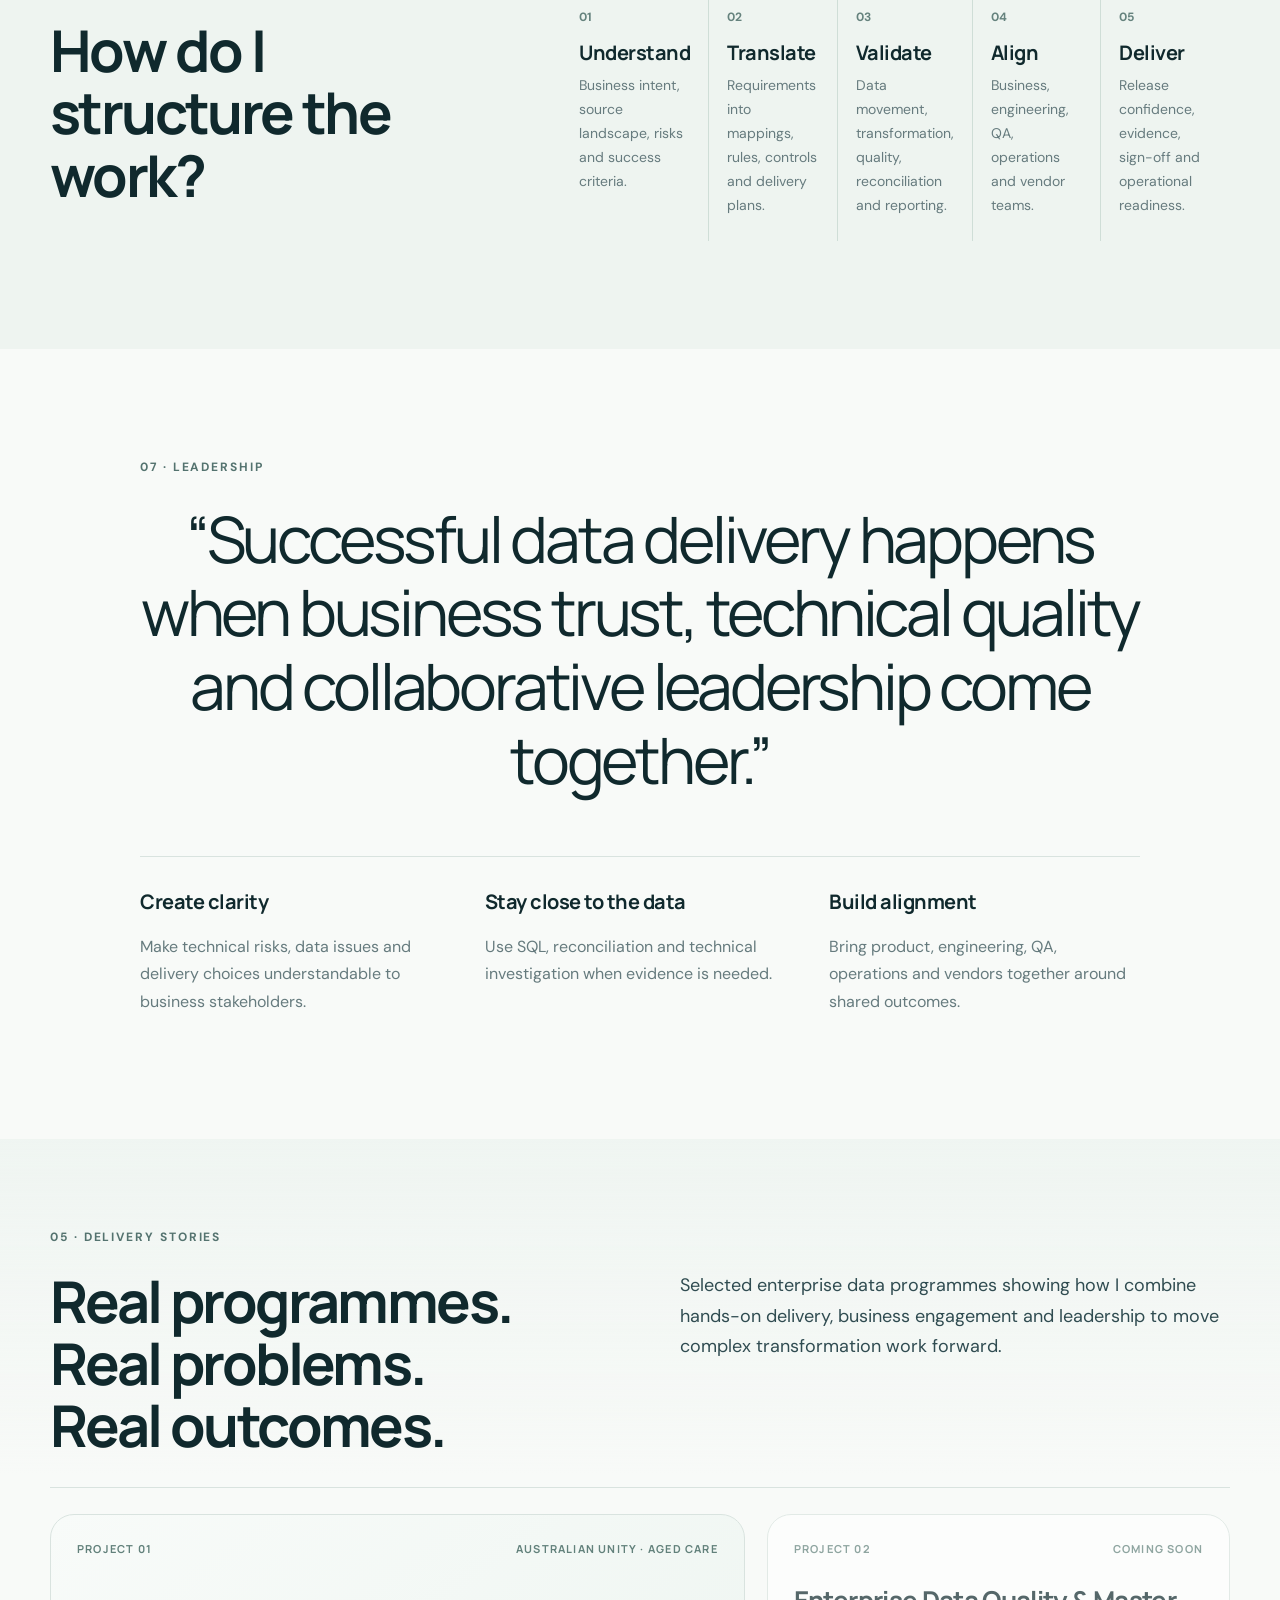
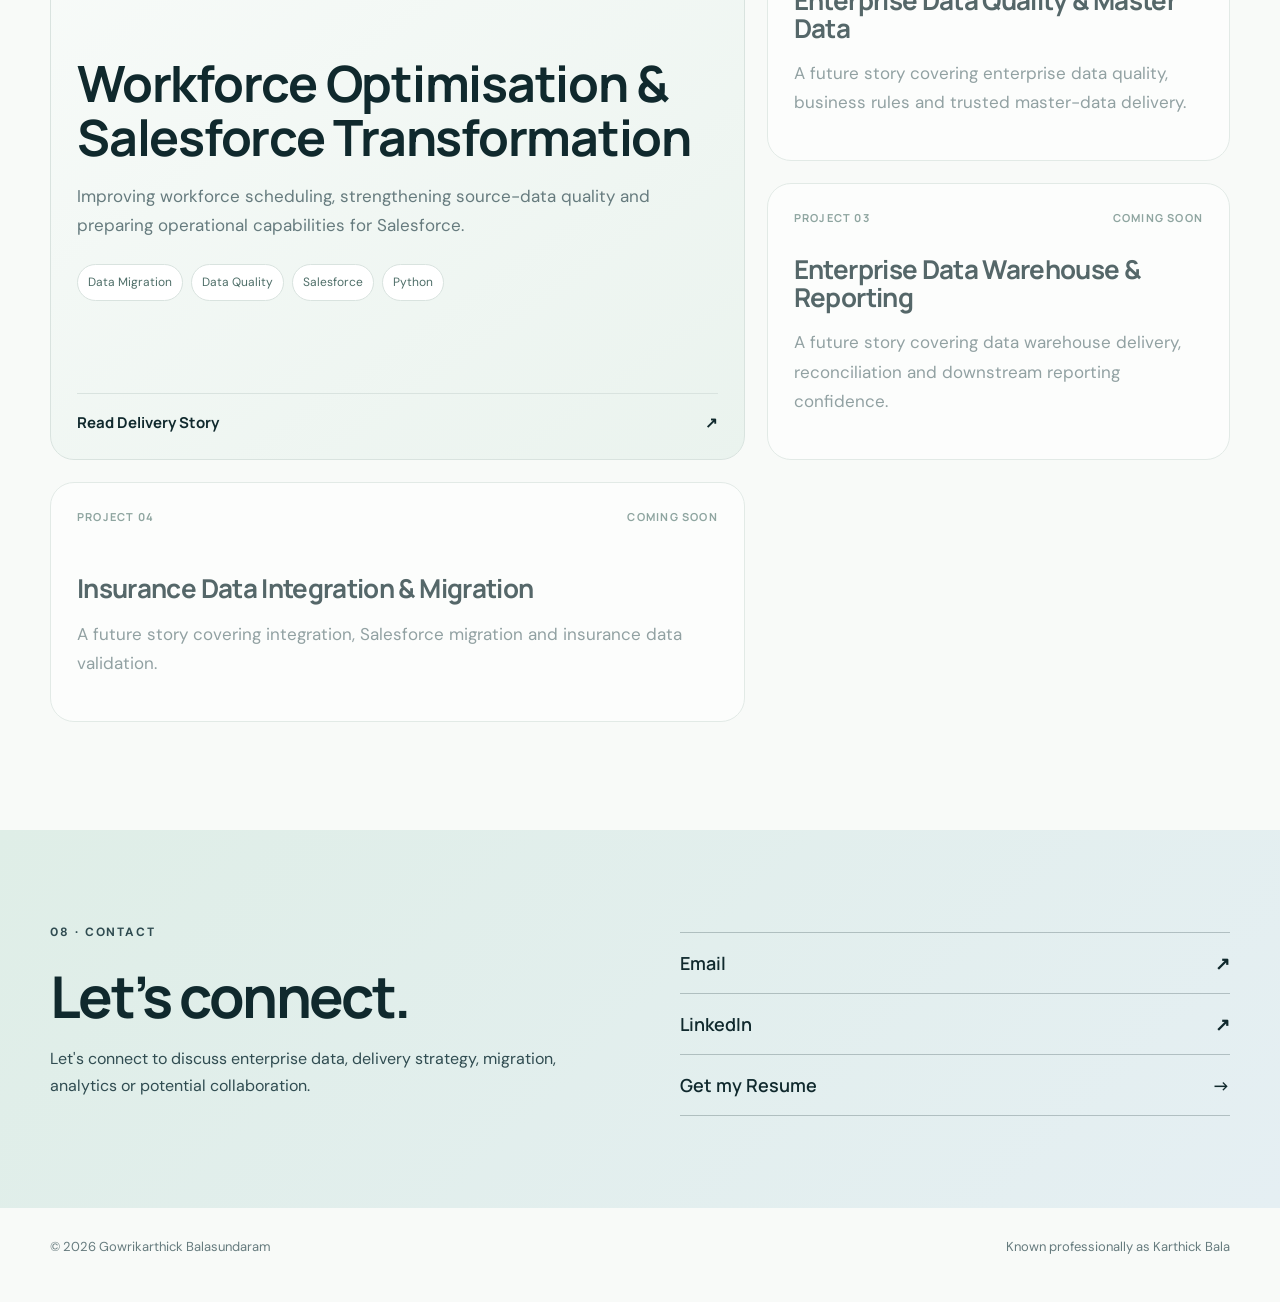
==== commit d3ed0254: "Add files via upload" ====
--- a/index.html
+++ b/index.html
@@ -21,9 +21,9 @@
         <a href="#capabilities">Capabilities</a>
         <a href="#technology">Technology</a>
         <a href="#career">Career</a>
+        <a href="#leadership">Leadership</a>
         <a href="#work">Delivery Stories</a>
-        <a href="#leadership">Leadership</a>
-        <a class="nav-resume" href="Karthick_Tech_Lead.pdf" download>Resume ↗</a>
+        <button class="nav-resume-request" type="button" data-open-resume-modal>Get my Resume</button>
       </div>
     </nav>
   </header>
@@ -37,10 +37,7 @@
           <p class="known-as">Known professionally as <strong>Karthick Bala</strong></p>
           <h1>Enterprise Data Delivery Leader</h1>
           <p class="hero-lead">I help organisations modernise, migrate and trust their data by combining hands-on technical expertise, delivery leadership and strong stakeholder collaboration.</p>
-          <div class="hero-actions">
-            <a class="button button-dark" href="#work">Explore delivery stories</a>
-            <a class="button button-light" href="Karthick_Tech_Lead.pdf" download>Download resume</a>
-          </div>
+          
         </div>
 
         <figure class="portrait reveal">
@@ -130,6 +127,38 @@
       </div>
     </section>
 
+<section class="section process-section">
+      <div class="shell">
+        <div class="section-grid">
+          <div class="section-title reveal">
+            <p class="overline">06 · Delivery Approach</p>
+            <h2>How do I structure the work?</h2>
+          </div>
+          <div class="process-line reveal">
+            <div><span>01</span><h3>Understand</h3><p>Business intent, source landscape, risks and success criteria.</p></div>
+            <div><span>02</span><h3>Translate</h3><p>Requirements into mappings, rules, controls and delivery plans.</p></div>
+            <div><span>03</span><h3>Validate</h3><p>Data movement, transformation, quality, reconciliation and reporting.</p></div>
+            <div><span>04</span><h3>Align</h3><p>Business, engineering, QA, operations and vendor teams.</p></div>
+            <div><span>05</span><h3>Deliver</h3><p>Release confidence, evidence, sign-off and operational readiness.</p></div>
+          </div>
+        </div>
+      </div>
+    </section>
+
+    <section id="leadership" class="section shell">
+      <div class="leadership-editorial reveal">
+        <p class="overline">07 · Leadership</p>
+        <blockquote>“Successful data delivery happens when business trust, technical quality and collaborative leadership come together.”</blockquote>
+        <div class="leadership-pillars">
+          <div><h3>Create clarity</h3><p>Make technical risks, data issues and delivery choices understandable to business stakeholders.</p></div>
+          <div><h3>Stay close to the data</h3><p>Use SQL, reconciliation and technical investigation when evidence is needed.</p></div>
+          <div><h3>Build alignment</h3><p>Bring product, engineering, QA, operations and vendors together around shared outcomes.</p></div>
+        </div>
+      </div>
+    </section>
+
+    
+
 <section id="work" class="section delivery-stories-section">
   <div class="shell">
     <div class="delivery-intro reveal">
@@ -165,36 +194,6 @@
   </div>
 </section>
 
-<section class="section process-section">
-      <div class="shell">
-        <div class="section-grid">
-          <div class="section-title reveal">
-            <p class="overline">06 · Delivery Approach</p>
-            <h2>How do I structure the work?</h2>
-          </div>
-          <div class="process-line reveal">
-            <div><span>01</span><h3>Understand</h3><p>Business intent, source landscape, risks and success criteria.</p></div>
-            <div><span>02</span><h3>Translate</h3><p>Requirements into mappings, rules, controls and delivery plans.</p></div>
-            <div><span>03</span><h3>Validate</h3><p>Data movement, transformation, quality, reconciliation and reporting.</p></div>
-            <div><span>04</span><h3>Align</h3><p>Business, engineering, QA, operations and vendor teams.</p></div>
-            <div><span>05</span><h3>Deliver</h3><p>Release confidence, evidence, sign-off and operational readiness.</p></div>
-          </div>
-        </div>
-      </div>
-    </section>
-
-    <section id="leadership" class="section shell">
-      <div class="leadership-editorial reveal">
-        <p class="overline">07 · Leadership</p>
-        <blockquote>“Successful data delivery happens when business trust, technical quality and collaborative leadership come together.”</blockquote>
-        <div class="leadership-pillars">
-          <div><h3>Create clarity</h3><p>Make technical risks, data issues and delivery choices understandable to business stakeholders.</p></div>
-          <div><h3>Stay close to the data</h3><p>Use SQL, reconciliation and technical investigation when evidence is needed.</p></div>
-          <div><h3>Build alignment</h3><p>Bring product, engineering, QA, operations and vendors together around shared outcomes.</p></div>
-        </div>
-      </div>
-    </section>
-
     <section id="contact" class="contact-section">
       <div class="shell contact-inner reveal">
         <div>
@@ -205,10 +204,46 @@
         <div class="contact-links">
           <a href="mailto:bgkarthick@gmail.com">Email <span>↗</span></a>
           <a href="https://www.linkedin.com/in/bgkarthick" target="_blank" rel="noopener">LinkedIn <span>↗</span></a>
-          <a href="Karthick_Tech_Lead.pdf" download>Resume <span>↓</span></a>
-        </div>
-      </div>
-    </section>
+          <button class="contact-action-button" type="button" data-open-resume-modal>Get my Resume <span>→</span></button>
+        </div>
+      </div>
+    </section>
+  
+    <div class="resume-modal" id="resume-modal" aria-hidden="true">
+      <div class="resume-modal-backdrop" data-close-resume-modal></div>
+      <section class="resume-modal-dialog" role="dialog" aria-modal="true" aria-labelledby="resume-modal-title">
+        <button class="resume-modal-close" type="button" aria-label="Close resume request form" data-close-resume-modal>×</button>
+        <p class="overline">Resume request</p>
+        <h2 id="resume-modal-title">Get my Resume</h2>
+        <p>Please share your name and email address. I’ll review the request and send my resume directly.</p>
+
+        <form action="https://formsubmit.co/bgkarthick@gmail.com" method="POST" class="resume-request-form">
+          <input type="hidden" name="_subject" value="Portfolio Resume Request" />
+          <input type="hidden" name="_template" value="table" />
+          <input type="hidden" name="_captcha" value="true" />
+          <input type="hidden" name="_next" value="https://karthickbala.com/?resume-request=sent" />
+          <input type="text" name="_honey" class="form-honeypot" tabindex="-1" autocomplete="off" />
+
+          <label>
+            <span>Name</span>
+            <input type="text" name="Name" autocomplete="name" required />
+          </label>
+
+          <label>
+            <span>Email address</span>
+            <input type="email" name="Email" autocomplete="email" required />
+          </label>
+
+          <label>
+            <span>Organisation <small>(optional)</small></span>
+            <input type="text" name="Organisation" autocomplete="organization" />
+          </label>
+
+          <button class="button button-dark resume-submit" type="submit">Submit request</button>
+        </form>
+      </section>
+    </div>
+
   </main>
 
   <footer class="footer shell">
--- a/styles.css
+++ b/styles.css
@@ -265,3 +265,108 @@
 .story-preview-muted{opacity:.7}
 @media(max-width:900px){.story-card-grid{grid-template-columns:1fr}.story-preview-featured{grid-row:auto;min-height:auto}}
 @media(max-width:620px){.delivery-stories-section{padding-top:68px}.delivery-intro-grid.compact{gap:16px}.delivery-intro-grid.compact h2{font-size:40px}.story-card-grid{gap:14px;margin-top:20px}.story-preview{padding:20px;border-radius:18px;min-height:auto}.story-preview-topline{flex-direction:column;gap:5px}.story-preview-body h3{font-size:29px;margin:24px 0 10px}.story-preview-body p{font-size:15px;line-height:1.65}}
+
+
+/* Minimal update — private resume request */
+.contact-action-button{
+  width:100%;
+  display:flex;
+  justify-content:space-between;
+  align-items:center;
+  padding:18px 0;
+  border:0;
+  border-bottom:1px solid rgba(16,41,45,.24);
+  background:transparent;
+  color:var(--ink);
+  font:600 18px Manrope;
+  cursor:pointer;
+  text-align:left;
+}
+.contact-action-button:hover{color:#176f68}
+
+.resume-modal{
+  position:fixed;
+  inset:0;
+  z-index:1000;
+  display:none;
+  align-items:center;
+  justify-content:center;
+  padding:20px;
+}
+.resume-modal.is-open{display:flex}
+.resume-modal-backdrop{
+  position:absolute;
+  inset:0;
+  background:rgba(10,31,34,.62);
+  backdrop-filter:blur(7px);
+}
+.resume-modal-dialog{
+  position:relative;
+  z-index:1;
+  width:min(520px,100%);
+  max-height:calc(100vh - 40px);
+  overflow:auto;
+  padding:38px;
+  border-radius:26px;
+  background:#fff;
+  box-shadow:0 28px 90px rgba(10,31,34,.28);
+}
+.resume-modal-dialog h2{font-size:40px;margin-bottom:14px}
+.resume-modal-dialog>p:not(.overline){color:var(--muted);margin-bottom:28px}
+.resume-modal-close{
+  position:absolute;
+  top:16px;
+  right:18px;
+  width:40px;
+  height:40px;
+  border:1px solid var(--line);
+  border-radius:50%;
+  background:#fff;
+  color:var(--ink);
+  font-size:26px;
+  line-height:1;
+  cursor:pointer;
+}
+.resume-request-form{display:grid;gap:18px}
+.resume-request-form label{display:grid;gap:7px}
+.resume-request-form label span{font-weight:700;font-size:14px;color:var(--ink)}
+.resume-request-form small{font-weight:400;color:var(--muted)}
+.resume-request-form input{
+  width:100%;
+  padding:13px 14px;
+  border:1px solid var(--line);
+  border-radius:12px;
+  background:#fbfcfb;
+  color:var(--ink);
+  font:inherit;
+}
+.resume-request-form input:focus{border-color:#4f8f83}
+.resume-submit{border:0;margin-top:4px;cursor:pointer}
+.form-honeypot{position:absolute!important;left:-9999px!important}
+body.modal-open{overflow:hidden}
+
+@media(max-width:620px){
+  .resume-modal{padding:12px}
+  .resume-modal-dialog{padding:30px 20px 22px;border-radius:20px}
+  .resume-modal-dialog h2{font-size:34px}
+}
+
+
+/* Navigation resume request */
+.nav-resume-request{
+  appearance:none;
+  border:0;
+  background:transparent;
+  color:inherit;
+  font:inherit;
+  font-weight:600;
+  cursor:pointer;
+  padding:0;
+}
+.nav-resume-request:hover{color:#176f68}
+@media(max-width:900px){
+  .nav-resume-request{
+    width:100%;
+    text-align:left;
+  }
+}
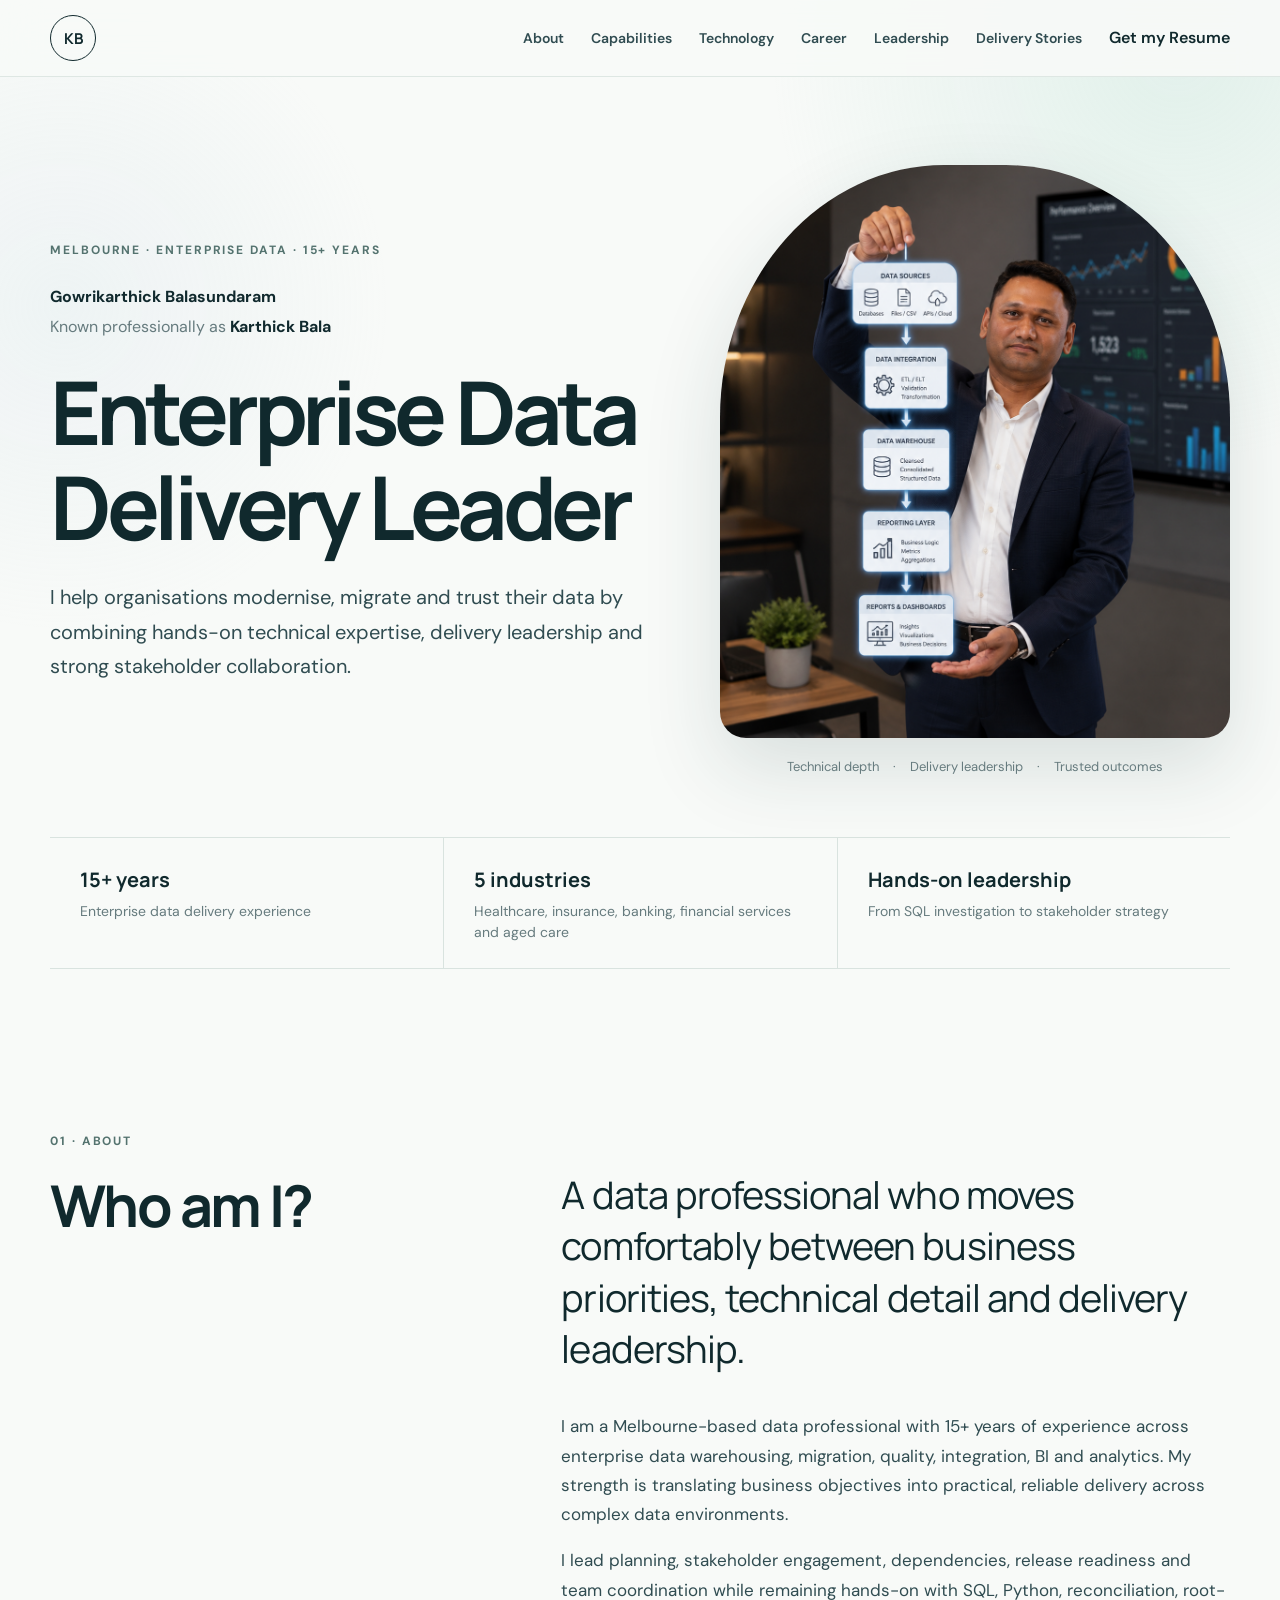
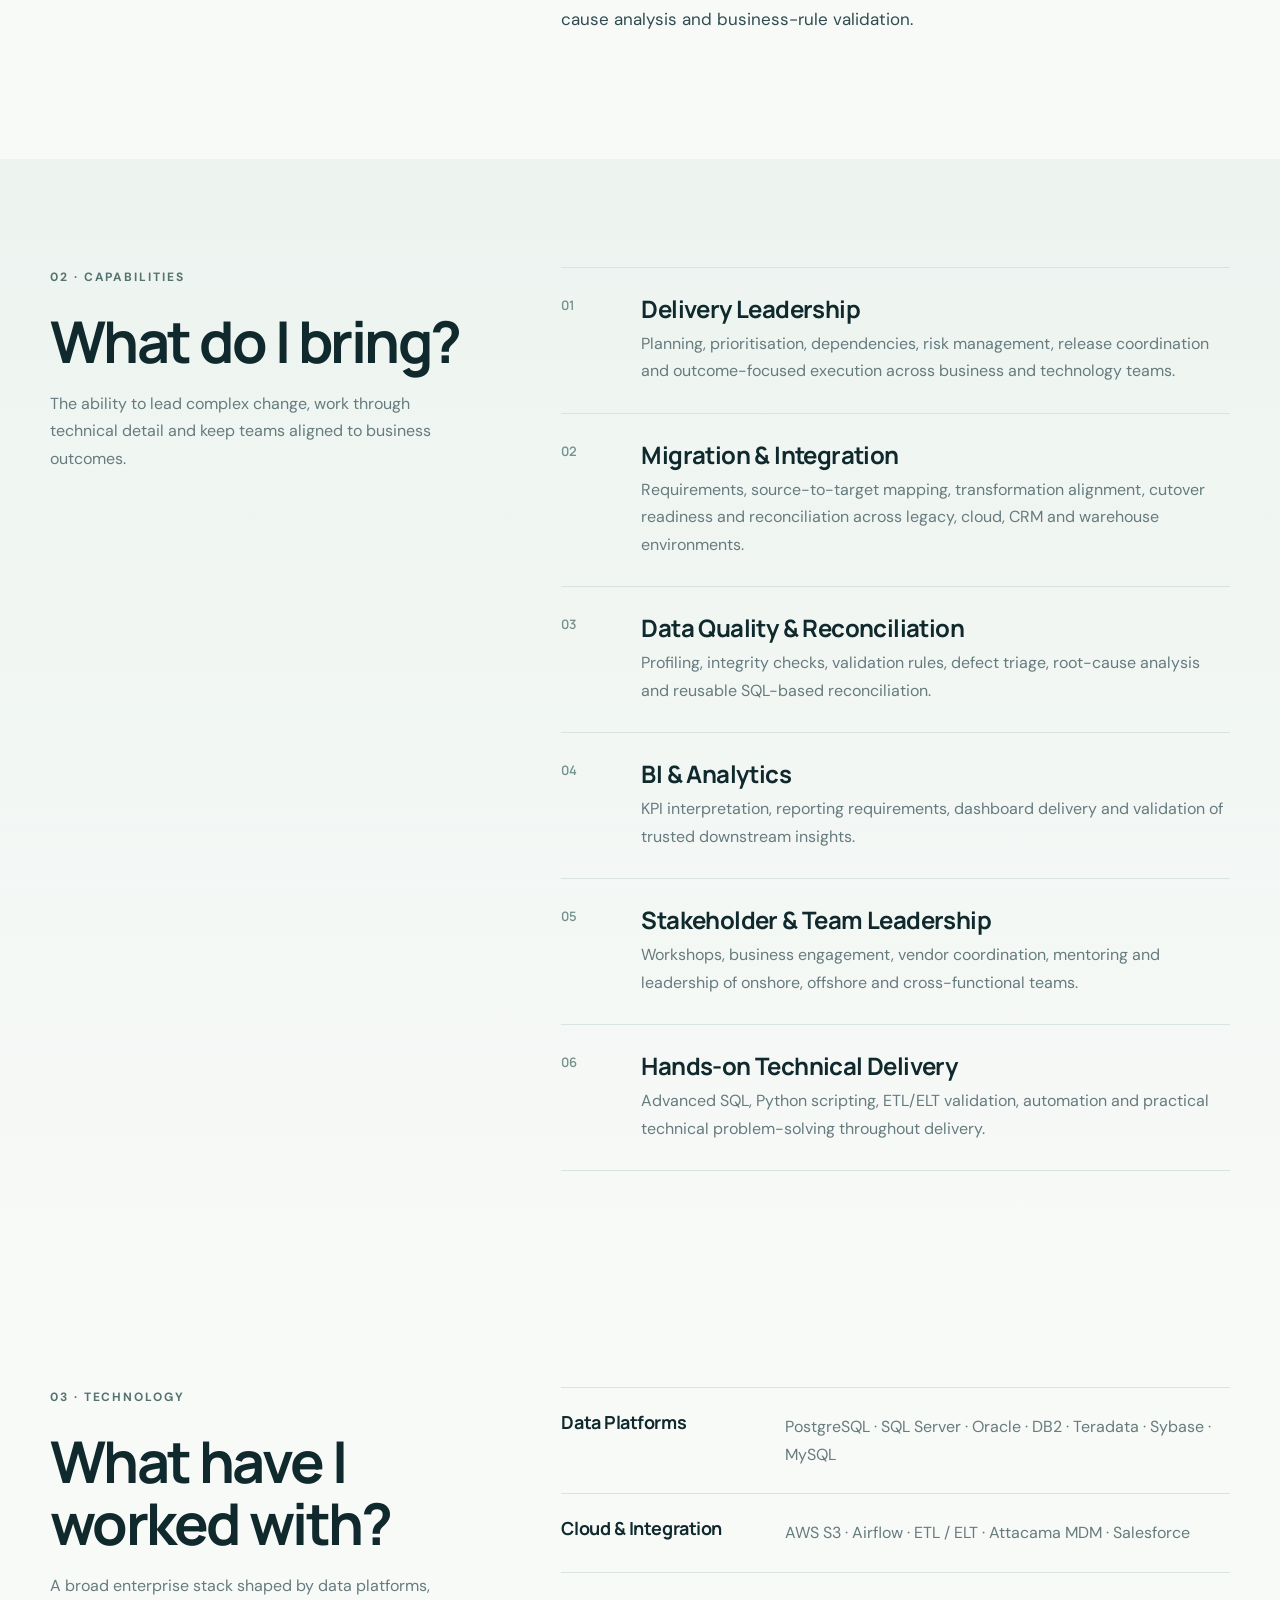
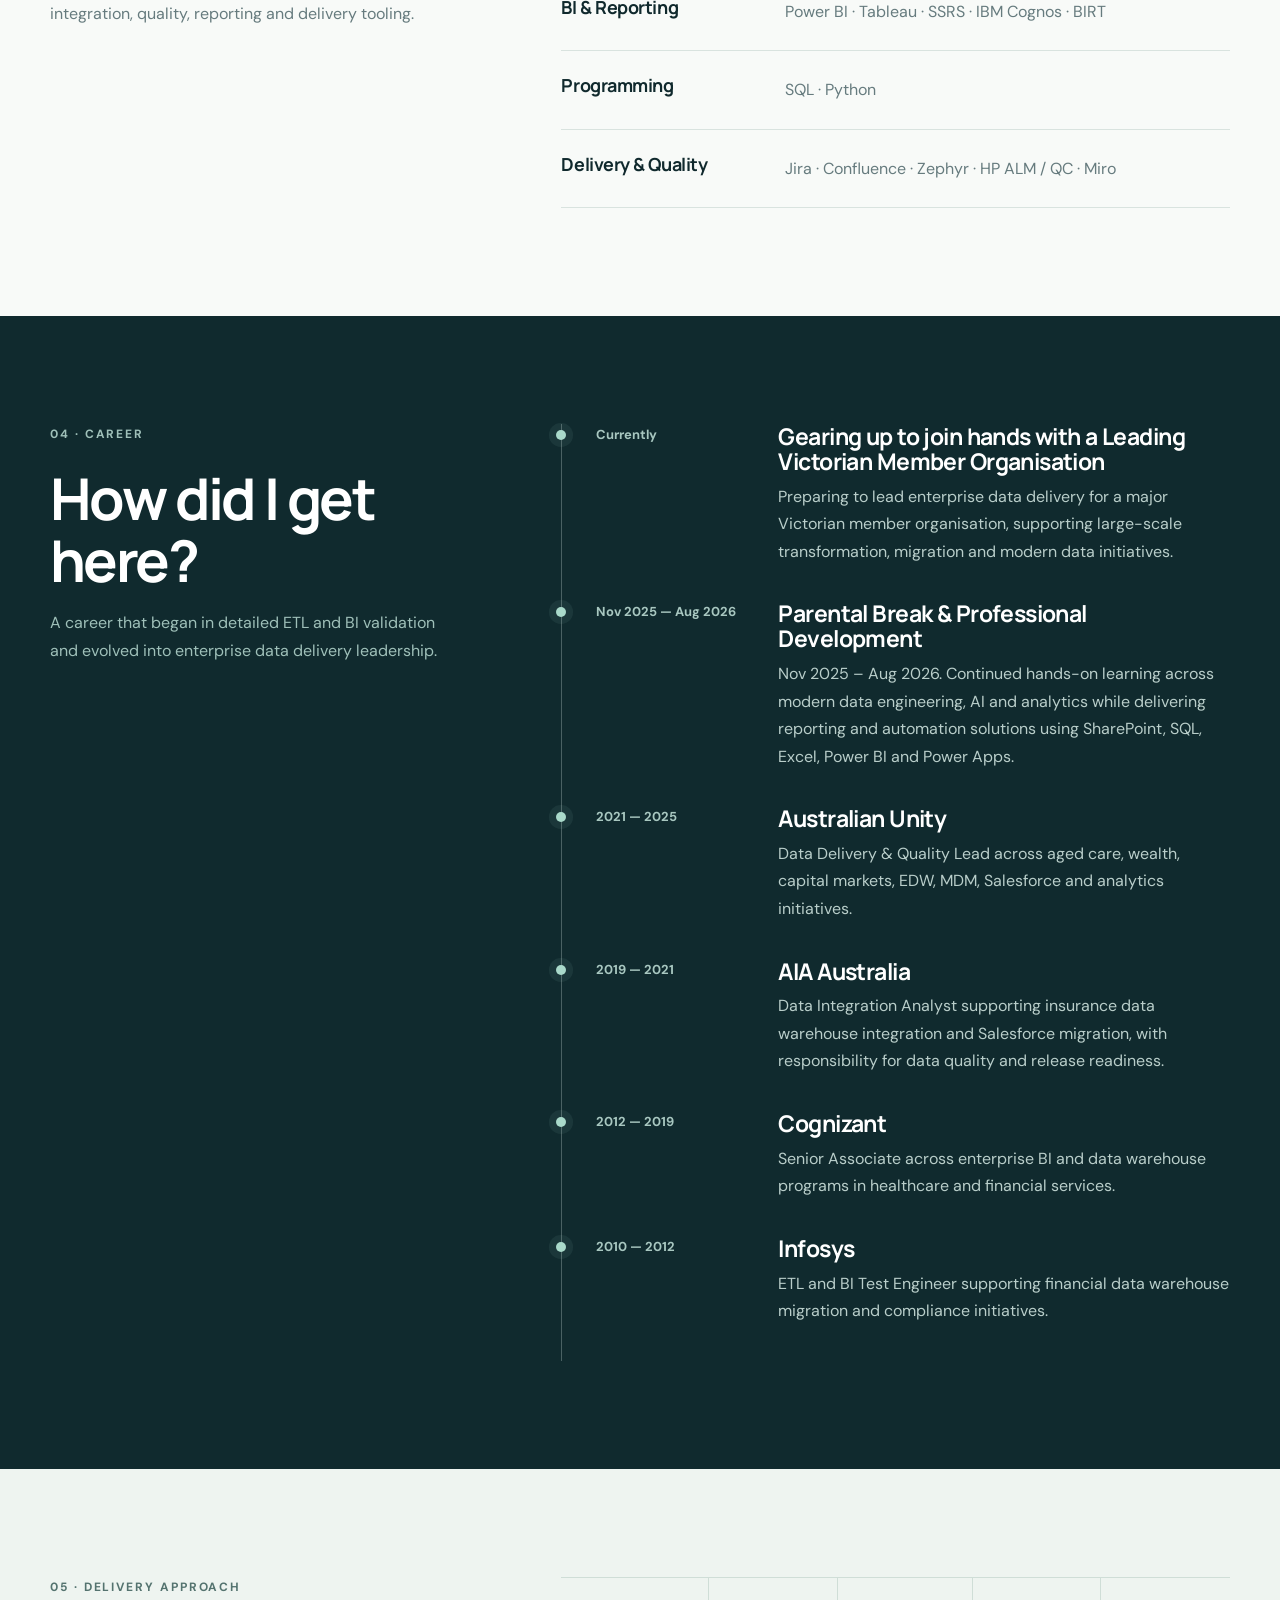
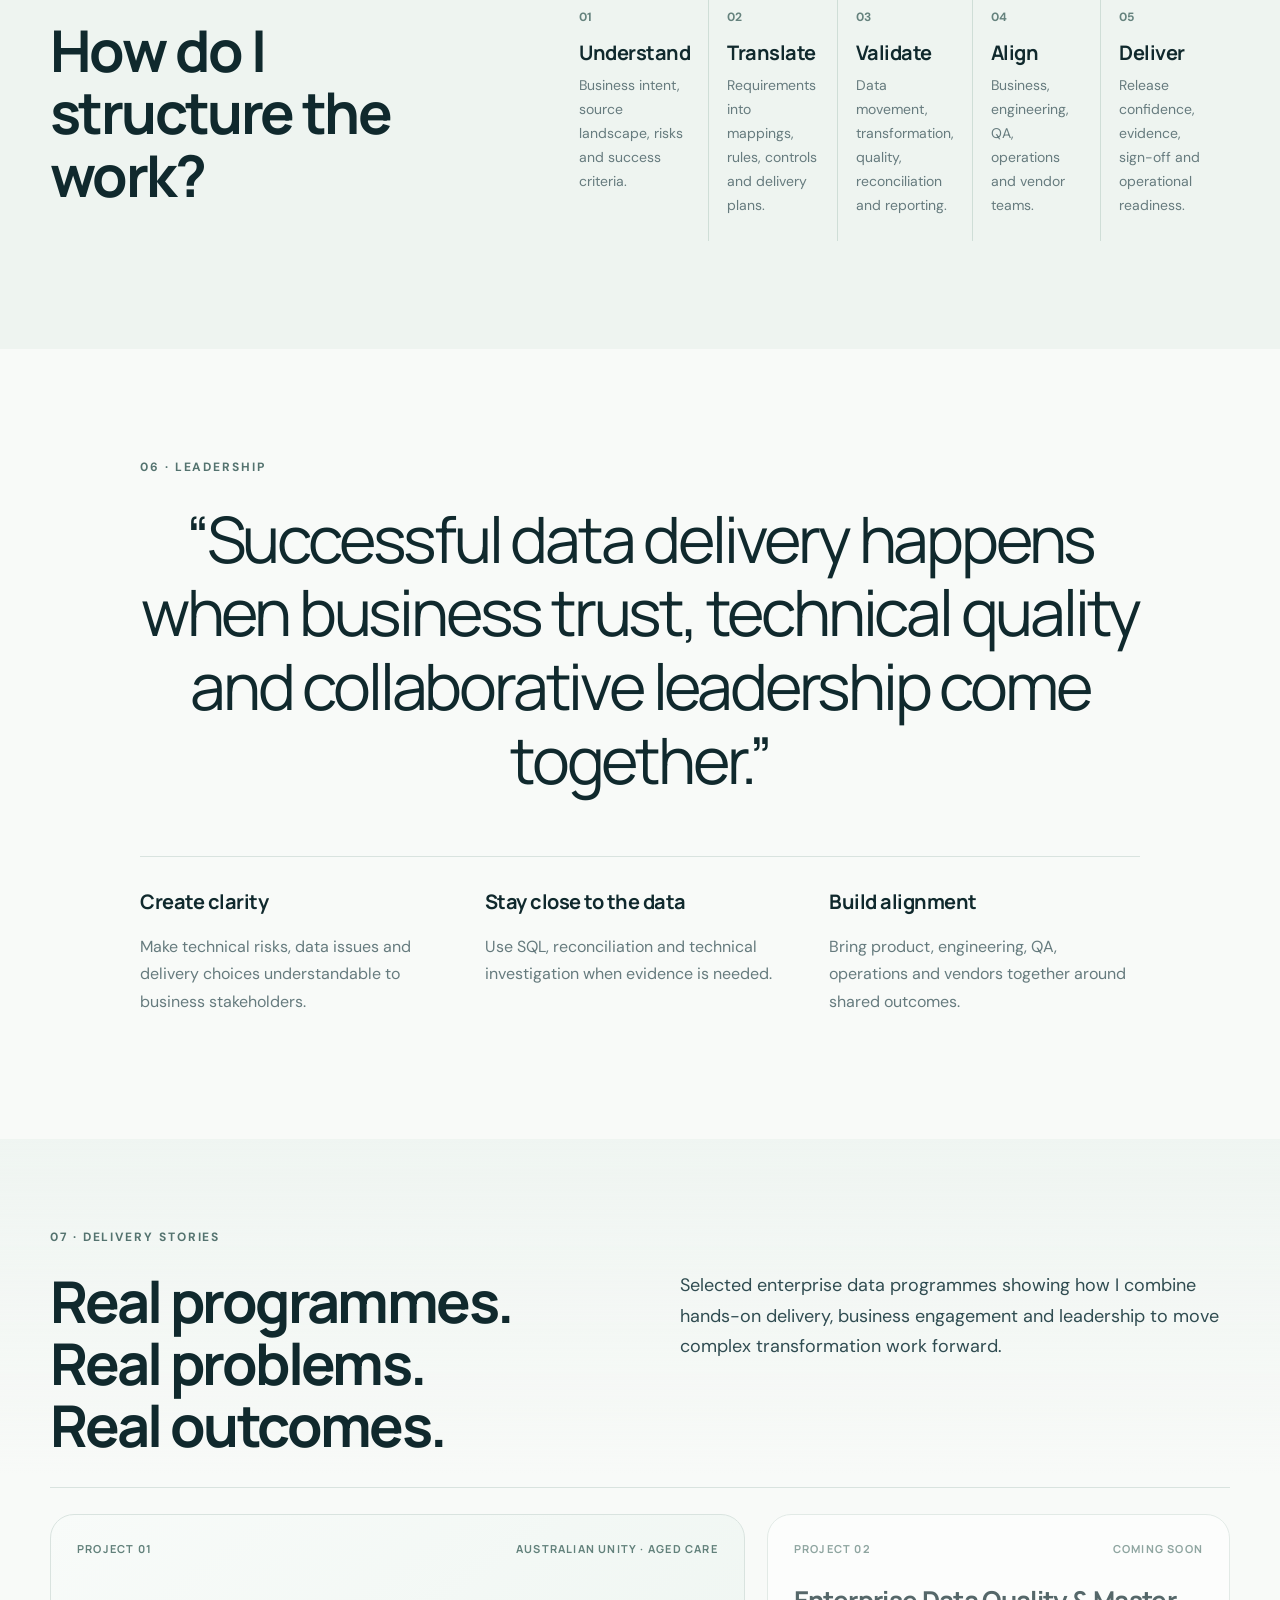
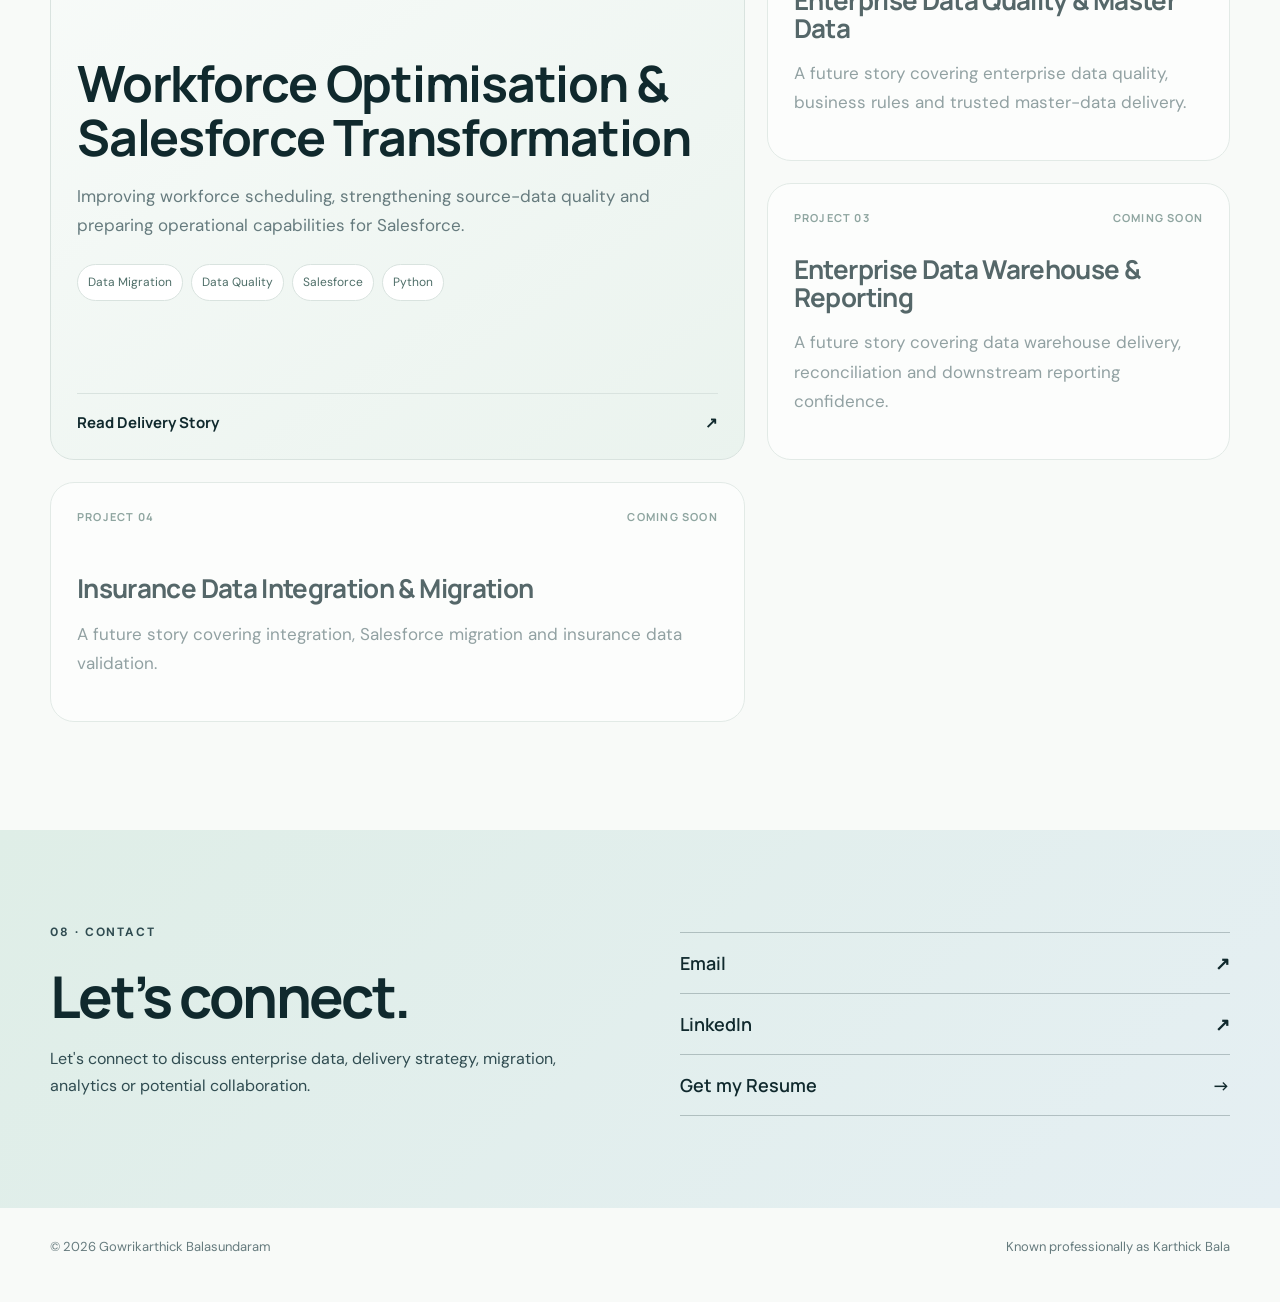
==== commit d510ff6d: "Update section numbers in index.html" ====
--- a/index.html
+++ b/index.html
@@ -131,7 +131,7 @@
       <div class="shell">
         <div class="section-grid">
           <div class="section-title reveal">
-            <p class="overline">06 · Delivery Approach</p>
+            <p class="overline">05 · Delivery Approach</p>
             <h2>How do I structure the work?</h2>
           </div>
           <div class="process-line reveal">
@@ -147,7 +147,7 @@
 
     <section id="leadership" class="section shell">
       <div class="leadership-editorial reveal">
-        <p class="overline">07 · Leadership</p>
+        <p class="overline">06 · Leadership</p>
         <blockquote>“Successful data delivery happens when business trust, technical quality and collaborative leadership come together.”</blockquote>
         <div class="leadership-pillars">
           <div><h3>Create clarity</h3><p>Make technical risks, data issues and delivery choices understandable to business stakeholders.</p></div>
@@ -162,7 +162,7 @@
 <section id="work" class="section delivery-stories-section">
   <div class="shell">
     <div class="delivery-intro reveal">
-      <p class="overline">05 · Delivery Stories</p>
+      <p class="overline">07 · Delivery Stories</p>
       <div class="delivery-intro-grid compact">
         <h2>Real programmes.<br>Real problems.<br>Real outcomes.</h2>
         <p>Selected enterprise data programmes showing how I combine hands-on delivery, business engagement and leadership to move complex transformation work forward.</p>
@@ -252,4 +252,4 @@
   </footer>
   <script src="script.js"></script>
 </body>
-</html>+</html>
